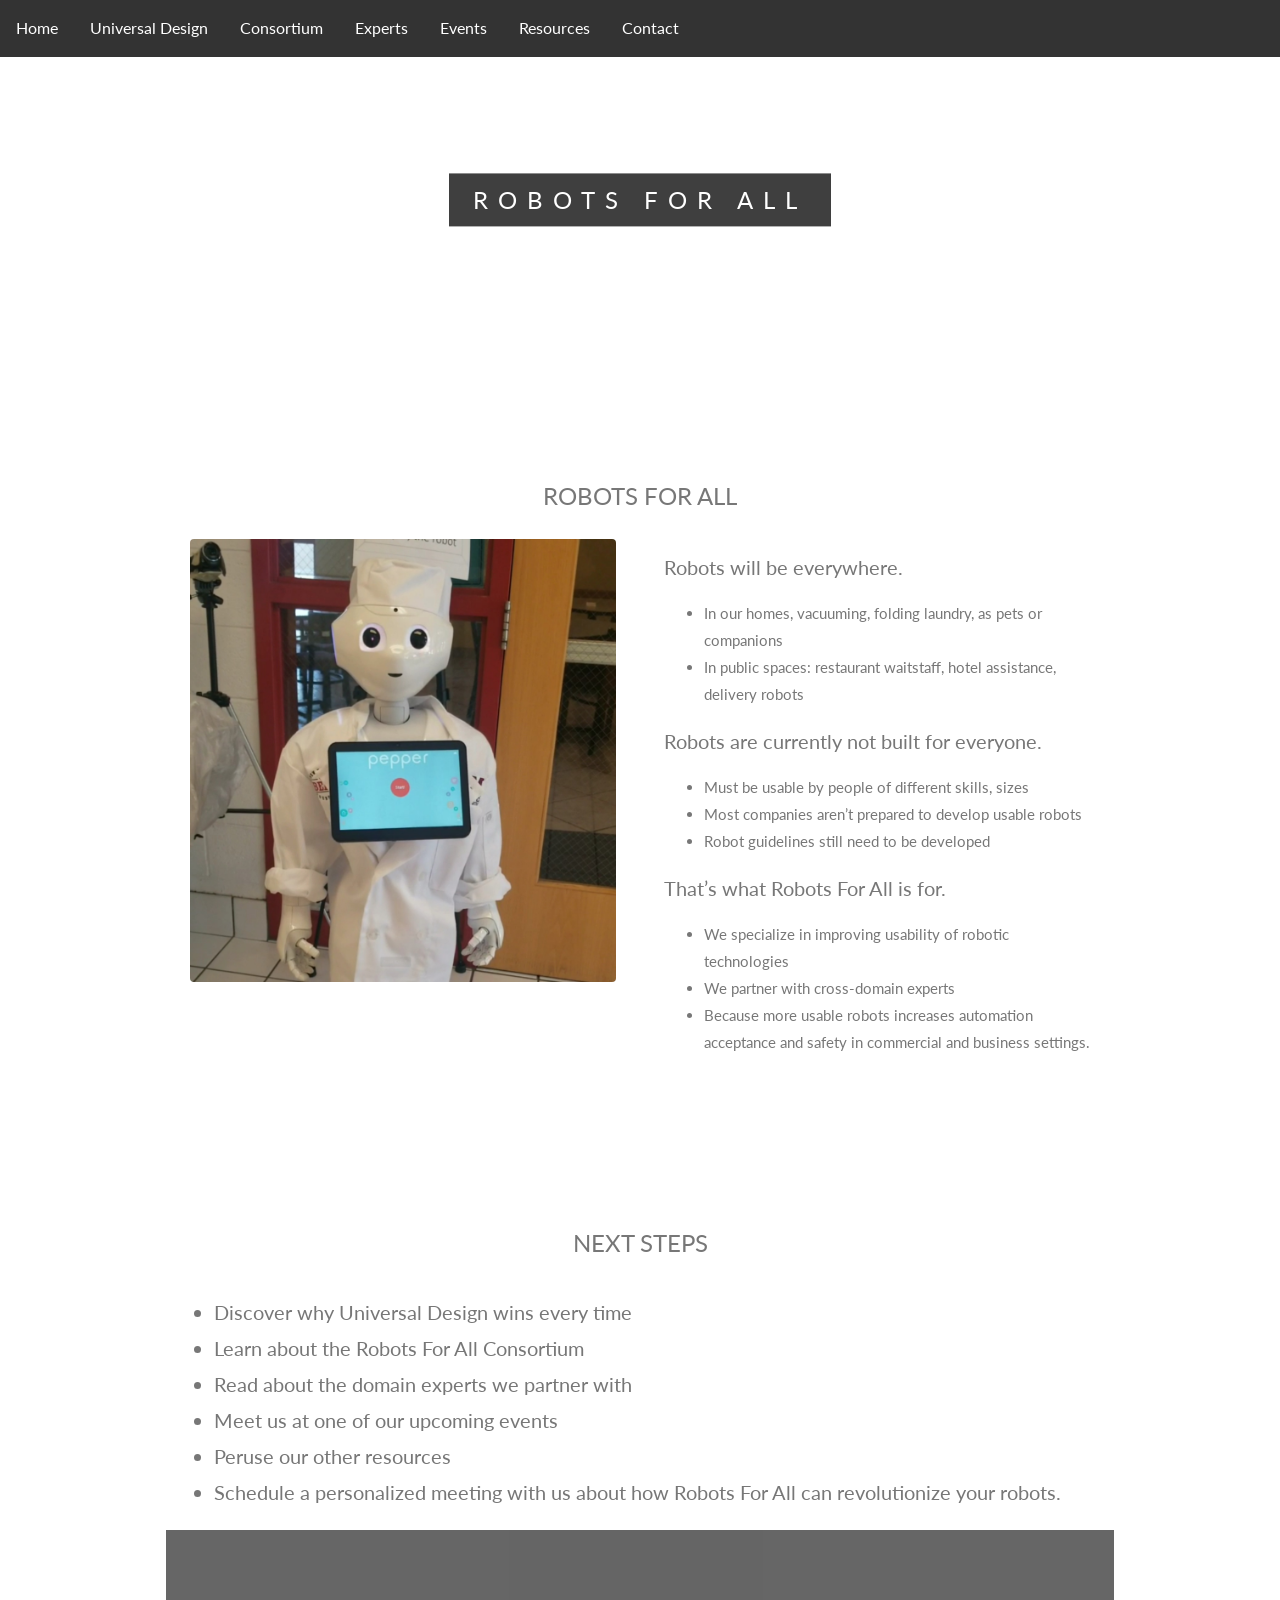
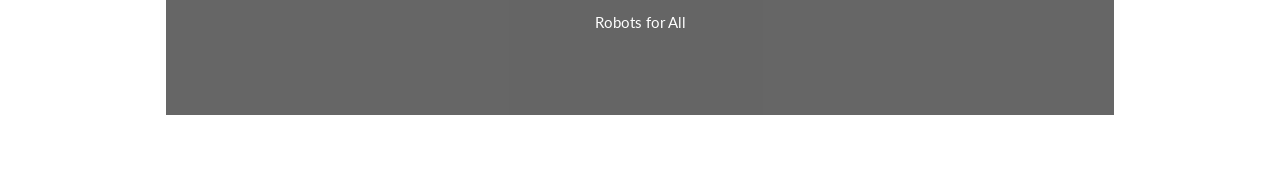
==== index.html @ 44a3bb57 "All files" ====
<!DOCTYPE html>
<html>
<head>
<title>Robots for All</title>
<meta charset="UTF-8">
<meta name="viewport" content="width=device-width, initial-scale=1">
<link rel="stylesheet" href="./mystyle.css">
<link rel="stylesheet" href="https://fonts.googleapis.com/css?family=Lato">
<link rel="stylesheet" href="https://cdnjs.cloudflare.com/ajax/libs/font-awesome/4.7.0/css/font-awesome.min.css">
<style>
body,h1,h2,h3,h4,h5,h6 {font-family: "Lato", sans-serif;}
body, html {
  height: 100%;
  color: #777;
  line-height: 1.8;
}

/* Create a Parallax Effect */
.bgimg-1, .bgimg-2, .bgimg-3 {
  background-attachment: fixed;
  background-position: center;
  background-repeat: no-repeat;
  background-size: cover;
}

/* First image (Logo. Full height) */
.bgimg-1 {
  background-image: url('/w3images/parallax1.jpg');
  min-height: 100%;
}

/* Second image (Portfolio) */
.bgimg-2 {
  background-image: url("/w3images/parallax2.jpg");
  min-height: 400px;
}

/* Third image (Contact) */
.bgimg-3 {
  background-image: url("/w3images/parallax3.jpg");
  min-height: 400px;
}

.w3-wide {letter-spacing: 10px;}
.w3-hover-opacity {cursor: pointer;}

/* Turn off parallax scrolling for tablets and phones */
@media only screen and (max-device-width: 1600px) {
  .bgimg-1, .bgimg-2, .bgimg-3 {
    background-attachment: scroll;
    min-height: 400px;
  }
}

.navbar {
  overflow: hidden;
  background-color: #333; 
}

.navbar a {
  float: left;
  font-size: 16px;
  color: white;
  text-align: center;
  padding: 14px 16px;
  text-decoration: none;
}

.subnav {
  float: left;
  overflow: hidden;
}

.subnav .subnavbtn {
  font-size: 16px;  
  border: none;
  outline: none;
  color: white;
  padding: 14px 16px;
  background-color: inherit;
  font-family: inherit;
  margin: 0;
}

.navbar a:hover, .subnav:hover .subnavbtn {
  background-color: rgb(1, 123, 132);
}

.subnav-content {
  display: none;
  position: absolute;
  left: 0;
  background-color: rgb(1, 123, 132);
  width: 100%;
  z-index: 1;
}

.subnav-content a {
  float: left;
  color: white;
  text-decoration: none;
}

.subnav-content a:hover {
  background-color: #eee;
  color: black;
}

.subnav:hover .subnav-content {
  display: block;
}
</style>
</head>
<body>

<div class="w3-top">
  <div class="navbar">

    <a href="#Home">Home</a>
    <a href="universaldesign.html">Universal Design</a>
    <a href="consortium.html">Consortium</a>
    <a href="experts.html">Experts</a>
    <a href="events.html">Events</a>
    <a href="resources.html">Resources</a>
    <a href="contact.html">Contact</a>
  </div>

  <!--this one has subnav>
<div class="w3-top">
  <div class="navbar">
    <div class="subnav">
      <button class="subnavbtn"><a href="#Home">Home <i class="fa fa-caret-down"></i></a></button>
      <div class="subnav-content">
        <a href="#RobotsForAll">Robots For All</a>
        <a href="#NextSteps">Next Steps</a>
      </div>
    </div> 
    <div class="subnav">
      <button class="subnavbtn"><a href="#UniversalDesign">Universal Design <i class="fa fa-caret-down"></i></a></button>
      <div class="subnav-content">
        <a href="#Consequences">Consequences</a>
        <a href="#WeMakeItEasy">We Make It Easy</a>
        <a href="#package">Package</a>
        <a href="#express">Express</a>
      </div>
    </div> 
    <div class="subnav">
      <button class="subnavbtn"><a href="#Consortium">Consortium <i class="fa fa-caret-down"></i></a></button>
      <div class="subnav-content">
        <a href="#Partners">Partners</a>
        <a href="#HowToJoin">How to Join</a>
      </div>
    </div>
    <a href="#Experts">Experts</a>
    <a href="#Resources">Resources</a>
    <a href="#Contact">Contact</a>
  </div>
  </div>
</div>
-->

<!-- Navbar (sit on top) 
<div class="w3-top">
  <div class="w3-bar" id="myNavbar">
    <a class="w3-bar-item w3-button w3-hover-black w3-hide-medium w3-hide-large w3-right" href="javascript:void(0);" onclick="toggleFunction()" title="Toggle Navigation Menu">
      <i class="fa fa-bars"></i>
    </a>
    <a href="#home" class="w3-bar-item w3-button">HOME</a>
      <div class="subnav">



        <button class="subnavbtn">About <i class="fa fa-caret-down"></i></button>
        <div class="subnav-content">
          <a href="#RobotsForAll" class="w3-bar-item w3-button w3-hide-small"> ROBOTS FOR ALL</a>
          <a href="#NextSteps" class="w3-bar-item w3-button w3-hide-small"> NEXT STEPS</a>
          <a href="#" class="w3-bar-item w3-button w3-hide-small w3-right w3-hover-red">
        </div>
      </div>
    <div class="subnav">
    <button class="subnavbtn">Abfsadfdsfout <i class="w3-bar-item w3-button"></i></button>
    <div class="subnav-content">
      <a href="#company">Company</a>
      <a href="#team">Team</a>
      <a href="#careers">Careers</a>
    </div>
  </div>
  <i class="fa fa-search"></i>
    </a>
  </div>-->

  <!-- Navbar on small screens -->
  <div id="navDemo" class="w3-bar-block w3-white w3-hide w3-hide-large w3-hide-medium">
    <a href="#RobotsForAll" class="w3-bar-item w3-button" onclick="toggleFunction()">ABOUT</a>
    <a href="#NextSteps" class="w3-bar-item w3-button" onclick="toggleFunction()">NEXT STEPS</a>
    <a href="#" class="w3-bar-item w3-button">SEARCH</a>
  </div>
</div>

<!-- First Parallax Image with Logo Text -->
<div class="bgimg-1 w3-display-container w3-opacity-min" id="Home">
  <div class="w3-display-middle" style="white-space:nowrap;">
    <span class="w3-center w3-padding-large w3-black w3-xlarge w3-wide w3-animate-opacity">ROBOTS <span class="w3-hide-small">FOR </span> ALL</span>
  </div>
</div>

<!-- Container (#RobotsForAll Section) -->
<div class="w3-content w3-container w3-padding-64" id="RobotsForAll">
  <h3 class="w3-center">ROBOTS FOR ALL</h3>
  <div class="w3-row">
    <div class="w3-col m6 w3-center w3-padding-large">
      <!--<p><b><i class="fa fa-user w3-margin-right"></i>Restaurant Robot</b></p><br>-->
      <img src="img/HospitalityRobot.jpg" class="w3-round w3-image" alt="Photo of Me" width="500" height="333">
    </div>

    <div class="w3-col m6 w3-padding-large">
      <h4>Robots will be everywhere.</h4>
        <ul>
          <li>In our homes, vacuuming, folding laundry, as pets or companions</li>
          <li>In public spaces: restaurant waitstaff, hotel assistance, delivery robots</li>
        </ul>
      </p>
      <h4>Robots are currently not built for everyone.</h4>
        <ul>
          <li>Must be usable by people of different skills, sizes</li>
          <li>Most companies aren’t prepared to develop usable robots</li>
          <li>Robot guidelines still need to be developed</li>
        </ul>
      </p>
      <h4>That’s what Robots For All is for. </h4>
        <ul>
          <li>We specialize in improving usability of robotic technologies</li>
          <li>We partner with cross-domain experts </li>
          <li>Because more usable robots increases automation acceptance and safety in commercial and business settings.</li>
        </ul>
      </p>
    </div>
  </div>
</div>


<!-- Container (Next Steps Section) -->
<div class="w3-content w3-container w3-padding-64" id="NextSteps">
  <h3 class="w3-center">NEXT STEPS</h3>

  <div class="w3-row-padding">
    <h4>
      <ul>
        <li>Discover why Universal Design wins every time</li>
        <li>Learn about the Robots For All Consortium</li>
        <li>Read about the domain experts we partner with</li>
        <li>Meet us at one of our upcoming events</li>
        <li>Peruse our other resources</li>
        <li>Schedule a personalized meeting with us about how Robots For All can revolutionize your robots.</li>
    </h4>
</div>





<!-- Footer -->
<footer class="w3-center w3-black w3-padding-64 w3-opacity w3-hover-opacity-off">
 <!-- <a href="#home" class="w3-button w3-light-grey"><i class="fa fa-arrow-up w3-margin-right"></i>To the top</a>
 <div class="w3-xlarge w3-section">
    <i class="fa fa-facebook-official w3-hover-opacity"></i>
    <i class="fa fa-instagram w3-hover-opacity"></i>
    <i class="fa fa-snapchat w3-hover-opacity"></i>
    <i class="fa fa-pinterest-p w3-hover-opacity"></i>
    <i class="fa fa-twitter w3-hover-opacity"></i>
    <i class="fa fa-linkedin w3-hover-opacity"></i>
  </div>-->
  <p>Robots for All</a></p>
</footer>
 





<script>
// Modal Image Gallery
function onClick(element) {
  document.getElementById("img01").src = element.src;
  document.getElementById("modal01").style.display = "block";
  var captionText = document.getElementById("caption");
  captionText.innerHTML = element.alt;
}

// Change style of navbar on scroll
window.onscroll = function() {myFunction()};
function myFunction() {
    var navbar = document.getElementById("myNavbar");
    if (document.body.scrollTop > 100 || document.documentElement.scrollTop > 100) {
        navbar.className = "w3-bar" + " w3-card" + " w3-animate-top" + " w3-white";
    } else {
        navbar.className = navbar.className.replace(" w3-card w3-animate-top w3-white", "");
    }
}

// Used to toggle the menu on small screens when clicking on the menu button
function toggleFunction() {
    var x = document.getElementById("navDemo");
    if (x.className.indexOf("w3-show") == -1) {
        x.className += " w3-show";
    } else {
        x.className = x.className.replace(" w3-show", "");
    }
}
</script>

</body>
</html>
---- mystyle.css ----
/* W3.CSS 5.02 March 31 2025 by Jan Egil and Borge Refsnes */
html{box-sizing:border-box}*,*:before,*:after{box-sizing:inherit}
/* Extract from normalize.css by Nicolas Gallagher and Jonathan Neal git.io/normalize */
html{-ms-text-size-adjust:100%;-webkit-text-size-adjust:100%}body{margin:0}
article,aside,details,figcaption,figure,footer,header,main,menu,nav,section{display:block}summary{display:list-item}
audio,canvas,progress,video{display:inline-block}progress{vertical-align:baseline}
audio:not([controls]){display:none;height:0}[hidden],template{display:none}
a{background-color:transparent}a:active,a:hover{outline-width:0}
abbr[title]{border-bottom:none;text-decoration:underline;text-decoration:underline dotted}
b,strong{font-weight:bolder}dfn{font-style:italic}mark{background:#ff0;color:#000}
small{font-size:80%}sub,sup{font-size:75%;line-height:0;position:relative;vertical-align:baseline}
sub{bottom:-0.25em}sup{top:-0.5em}figure{margin:1em 40px}img{border-style:none}
code,kbd,pre,samp{font-family:monospace,monospace;font-size:1em}hr{box-sizing:content-box;height:0;overflow:visible}
button,input,select,textarea,optgroup{font:inherit;margin:0}optgroup{font-weight:bold}
button,input{overflow:visible}button,select{text-transform:none}
button,[type=button],[type=reset],[type=submit]{-webkit-appearance:button}
button::-moz-focus-inner,[type=button]::-moz-focus-inner,[type=reset]::-moz-focus-inner,[type=submit]::-moz-focus-inner{border-style:none;padding:0}
button:-moz-focusring,[type=button]:-moz-focusring,[type=reset]:-moz-focusring,[type=submit]:-moz-focusring{outline:1px dotted ButtonText}
fieldset{border:1px solid #c0c0c0;margin:0 2px;padding:.35em .625em .75em}
legend{color:inherit;display:table;max-width:100%;padding:0;white-space:normal}textarea{overflow:auto}
[type=checkbox],[type=radio]{padding:0}
[type=number]::-webkit-inner-spin-button,[type=number]::-webkit-outer-spin-button{height:auto}
[type=search]{-webkit-appearance:textfield;outline-offset:-2px}
[type=search]::-webkit-search-decoration{-webkit-appearance:none}
::-webkit-file-upload-button{-webkit-appearance:button;font:inherit}
/* End extract */
html,body{font-family:Verdana,sans-serif;font-size:15px;line-height:1.5}html{overflow-x:hidden}
h1{font-size:36px}h2{font-size:30px}h3{font-size:24px}h4{font-size:20px}h5{font-size:18px}h6{font-size:16px}
.w3-serif{font-family:serif}.w3-sans-serif{font-family:sans-serif}.w3-cursive{font-family:cursive}.w3-monospace{font-family:monospace}
h1,h2,h3,h4,h5,h6{font-family:"Segoe UI",Arial,sans-serif;font-weight:400;margin:10px 0}.w3-wide{letter-spacing:4px}
hr{border:0;border-top:1px solid #eee;margin:20px 0}
.w3-image{max-width:100%;height:auto}img{vertical-align:middle}a{color:inherit}
.w3-table,.w3-table-all{border-collapse:collapse;border-spacing:0;width:100%;display:table}.w3-table-all{border:1px solid #ccc}
.w3-bordered tr,.w3-table-all tr{border-bottom:1px solid #ddd}.w3-striped tbody tr:nth-child(even){background-color:#f1f1f1}
.w3-table-all tr:nth-child(odd){background-color:#fff}.w3-table-all tr:nth-child(even){background-color:#f1f1f1}
.w3-hoverable tbody tr:hover,.w3-ul.w3-hoverable li:hover{background-color:#ccc}.w3-centered tr th,.w3-centered tr td{text-align:center}
.w3-table td,.w3-table th,.w3-table-all td,.w3-table-all th{padding:8px 8px;display:table-cell;text-align:left;vertical-align:top}
.w3-table th:first-child,.w3-table td:first-child,.w3-table-all th:first-child,.w3-table-all td:first-child{padding-left:16px}
.w3-btn,.w3-button{border:none;display:inline-block;padding:8px 16px;vertical-align:middle;overflow:hidden;text-decoration:none;color:inherit;background-color:inherit;text-align:center;cursor:pointer;white-space:nowrap}
.w3-btn:hover{box-shadow:0 8px 16px 0 rgba(0,0,0,0.2),0 6px 20px 0 rgba(0,0,0,0.19)}
.w3-btn,.w3-button{-webkit-touch-callout:none;-webkit-user-select:none;-khtml-user-select:none;-moz-user-select:none;-ms-user-select:none;user-select:none}   
.w3-disabled,.w3-btn:disabled,.w3-button:disabled{cursor:not-allowed;opacity:0.3}.w3-disabled *,:disabled *{pointer-events:none}
.w3-btn.w3-disabled:hover,.w3-btn:disabled:hover{box-shadow:none}
.w3-badge,.w3-tag{background-color:#000;color:#fff;display:inline-block;padding-left:8px;padding-right:8px;text-align:center}.w3-badge{border-radius:50%}
.w3-ul{list-style-type:none;padding:0;margin:0}.w3-ul li{padding:8px 16px;border-bottom:1px solid #ddd}.w3-ul li:last-child{border-bottom:none}
.w3-tooltip,.w3-display-container{position:relative}.w3-tooltip .w3-text{display:none}.w3-tooltip:hover .w3-text{display:inline-block}
.w3-ripple:active{opacity:0.5}.w3-ripple{transition:opacity 0s}
.w3-input{padding:8px;display:block;border:none;border-bottom:1px solid #ccc;width:100%}
.w3-select{padding:9px 0;width:100%;border:none;border-bottom:1px solid #ccc}
.w3-dropdown-click,.w3-dropdown-hover{position:relative;display:inline-block;cursor:pointer}
.w3-dropdown-hover:hover .w3-dropdown-content{display:block}
.w3-dropdown-hover:first-child,.w3-dropdown-click:hover{background-color:#ccc;color:#000}
.w3-dropdown-hover:hover > .w3-button:first-child,.w3-dropdown-click:hover > .w3-button:first-child{background-color:#ccc;color:#000}
.w3-dropdown-content{cursor:auto;color:#000;background-color:#fff;display:none;position:absolute;min-width:160px;margin:0;padding:0;z-index:1}
.w3-check,.w3-radio{width:24px;height:24px;position:relative;top:6px}
.w3-sidebar{height:100%;width:200px;background-color:#fff;position:fixed!important;z-index:1;overflow:auto}
.w3-bar-block .w3-dropdown-hover,.w3-bar-block .w3-dropdown-click{width:100%}
.w3-bar-block .w3-dropdown-hover .w3-dropdown-content,.w3-bar-block .w3-dropdown-click .w3-dropdown-content{min-width:100%}
.w3-bar-block .w3-dropdown-hover .w3-button,.w3-bar-block .w3-dropdown-click .w3-button{width:100%;text-align:left;padding:8px 16px}
.w3-main,#main{transition:margin-left .4s}
.w3-modal{z-index:3;display:none;padding-top:100px;position:fixed;left:0;top:0;width:100%;height:100%;overflow:auto;background-color:rgb(0,0,0);background-color:rgba(0,0,0,0.4)}
.w3-modal-content{margin:auto;background-color:#fff;position:relative;padding:0;outline:0;width:600px}
.w3-bar{width:100%;overflow:hidden}.w3-center .w3-bar{display:inline-block;width:auto}
.w3-bar .w3-bar-item{padding:8px 16px;float:left;width:auto;border:none;display:block;outline:0}
.w3-bar .w3-dropdown-hover,.w3-bar .w3-dropdown-click{position:static;float:left}
.w3-bar .w3-button{white-space:normal}
.w3-bar-block .w3-bar-item{width:100%;display:block;padding:8px 16px;text-align:left;border:none;white-space:normal;float:none;outline:0}
.w3-bar-block.w3-center .w3-bar-item{text-align:center}.w3-block{display:block;width:100%}
.w3-responsive{display:block;overflow-x:auto}
.w3-container:after,.w3-container:before,.w3-panel:after,.w3-panel:before,.w3-row:after,.w3-row:before,.w3-row-padding:after,.w3-row-padding:before,
.w3-cell-row:before,.w3-cell-row:after,.w3-clear:after,.w3-clear:before,.w3-bar:before,.w3-bar:after{content:"";display:table;clear:both}
.w3-col,.w3-half,.w3-third,.w3-twothird,.w3-threequarter,.w3-quarter{float:left;width:100%}
.w3-col.s1{width:8.33333%}.w3-col.s2{width:16.66666%}.w3-col.s3{width:24.99999%}.w3-col.s4{width:33.33333%}
.w3-col.s5{width:41.66666%}.w3-col.s6{width:49.99999%}.w3-col.s7{width:58.33333%}.w3-col.s8{width:66.66666%}
.w3-col.s9{width:74.99999%}.w3-col.s10{width:83.33333%}.w3-col.s11{width:91.66666%}.w3-col.s12{width:99.99999%}
@media (min-width:601px){.w3-col.m1{width:8.33333%}.w3-col.m2{width:16.66666%}.w3-col.m3,.w3-quarter{width:24.99999%}.w3-col.m4,.w3-third{width:33.33333%}
.w3-col.m5{width:41.66666%}.w3-col.m6,.w3-half{width:49.99999%}.w3-col.m7{width:58.33333%}.w3-col.m8,.w3-twothird{width:66.66666%}
.w3-col.m9,.w3-threequarter{width:74.99999%}.w3-col.m10{width:83.33333%}.w3-col.m11{width:91.66666%}.w3-col.m12{width:99.99999%}}
@media (min-width:993px){.w3-col.l1{width:8.33333%}.w3-col.l2{width:16.66666%}.w3-col.l3{width:24.99999%}.w3-col.l4{width:33.33333%}
.w3-col.l5{width:41.66666%}.w3-col.l6{width:49.99999%}.w3-col.l7{width:58.33333%}.w3-col.l8{width:66.66666%}
.w3-col.l9{width:74.99999%}.w3-col.l10{width:83.33333%}.w3-col.l11{width:91.66666%}.w3-col.l12{width:99.99999%}}
.w3-rest{overflow:hidden}.w3-stretch{margin-left:-16px;margin-right:-16px}
.w3-content,.w3-auto{margin-left:auto;margin-right:auto}.w3-content{max-width:980px}.w3-auto{max-width:1140px}
.w3-cell-row{display:table;width:100%}.w3-cell{display:table-cell}
.w3-cell-top{vertical-align:top}.w3-cell-middle{vertical-align:middle}.w3-cell-bottom{vertical-align:bottom}
.w3-hide{display:none!important}.w3-show-block,.w3-show{display:block!important}.w3-show-inline-block{display:inline-block!important}
@media (max-width:1205px){.w3-auto{max-width:95%}}
@media (max-width:600px){.w3-modal-content{margin:0 10px;width:auto!important}.w3-modal{padding-top:30px}
.w3-dropdown-hover.w3-mobile .w3-dropdown-content,.w3-dropdown-click.w3-mobile .w3-dropdown-content{position:relative}	
.w3-hide-small{display:none!important}.w3-mobile{display:block;width:100%!important}.w3-bar-item.w3-mobile,.w3-dropdown-hover.w3-mobile,.w3-dropdown-click.w3-mobile{text-align:center}
.w3-dropdown-hover.w3-mobile,.w3-dropdown-hover.w3-mobile .w3-btn,.w3-dropdown-hover.w3-mobile .w3-button,.w3-dropdown-click.w3-mobile,.w3-dropdown-click.w3-mobile .w3-btn,.w3-dropdown-click.w3-mobile .w3-button{width:100%}}
@media (max-width:768px){.w3-modal-content{width:500px}.w3-modal{padding-top:50px}}
@media (min-width:993px){.w3-modal-content{width:900px}.w3-hide-large{display:none!important}.w3-sidebar.w3-collapse{display:block!important}}
@media (max-width:992px) and (min-width:601px){.w3-hide-medium{display:none!important}}
@media (max-width:992px){.w3-sidebar.w3-collapse{display:none}.w3-main{margin-left:0!important;margin-right:0!important}.w3-auto{max-width:100%}}
.w3-top,.w3-bottom{position:fixed;width:100%;z-index:1}.w3-top{top:0}.w3-bottom{bottom:0}
.w3-overlay{position:fixed;display:none;width:100%;height:100%;top:0;left:0;right:0;bottom:0;background-color:rgba(0,0,0,0.5);z-index:2}
.w3-display-topleft{position:absolute;left:0;top:0}.w3-display-topright{position:absolute;right:0;top:0}
.w3-display-bottomleft{position:absolute;left:0;bottom:0}.w3-display-bottomright{position:absolute;right:0;bottom:0}
.w3-display-middle{position:absolute;top:50%;left:50%;transform:translate(-50%,-50%);-ms-transform:translate(-50%,-50%)}
.w3-display-left{position:absolute;top:50%;left:0%;transform:translate(0%,-50%);-ms-transform:translate(-0%,-50%)}
.w3-display-right{position:absolute;top:50%;right:0%;transform:translate(0%,-50%);-ms-transform:translate(0%,-50%)}
.w3-display-topmiddle{position:absolute;left:50%;top:0;transform:translate(-50%,0%);-ms-transform:translate(-50%,0%)}
.w3-display-bottommiddle{position:absolute;left:50%;bottom:0;transform:translate(-50%,0%);-ms-transform:translate(-50%,0%)}
.w3-display-container:hover .w3-display-hover{display:block}.w3-display-container:hover span.w3-display-hover{display:inline-block}.w3-display-hover{display:none}
.w3-display-position{position:absolute}
.w3-circle{border-radius:50%}
.w3-round-small{border-radius:2px}.w3-round,.w3-round-medium{border-radius:4px}.w3-round-large{border-radius:8px}.w3-round-xlarge{border-radius:16px}.w3-round-xxlarge{border-radius:32px}
.w3-row-padding,.w3-row-padding>.w3-half,.w3-row-padding>.w3-third,.w3-row-padding>.w3-twothird,.w3-row-padding>.w3-threequarter,.w3-row-padding>.w3-quarter,.w3-row-padding>.w3-col{padding:0 8px}
.w3-container,.w3-panel{padding:0.01em 16px}.w3-panel{margin-top:16px;margin-bottom:16px}
.w3-grid{display:grid}.w3-grid-padding{display:grid;gap:16px}.w3-flex{display:flex}
.w3-text-center{text-align:center}.w3-text-bold,.w3-bold{font-weight:bold}.w3-text-italic,.w3-italic{font-style:italic}
.w3-code,.w3-codespan{font-family:Consolas,"courier new";font-size:16px}
.w3-code{width:auto;background-color:#fff;padding:8px 12px;border-left:4px solid #4CAF50;word-wrap:break-word}
.w3-codespan{color:crimson;background-color:#f1f1f1;padding-left:4px;padding-right:4px;font-size:110%}
.w3-card,.w3-card-2{box-shadow:0 2px 5px 0 rgba(0,0,0,0.16),0 2px 10px 0 rgba(0,0,0,0.12)}
.w3-card-4,.w3-hover-shadow:hover{box-shadow:0 4px 10px 0 rgba(0,0,0,0.2),0 4px 20px 0 rgba(0,0,0,0.19)}
.w3-spin{animation:w3-spin 2s infinite linear}@keyframes w3-spin{0%{transform:rotate(0deg)}100%{transform:rotate(359deg)}}
.w3-animate-fading{animation:fading 10s infinite}@keyframes fading{0%{opacity:0}50%{opacity:1}100%{opacity:0}}
.w3-animate-opacity{animation:opac 0.8s}@keyframes opac{from{opacity:0} to{opacity:1}}
.w3-animate-top{position:relative;animation:animatetop 0.4s}@keyframes animatetop{from{top:-300px;opacity:0} to{top:0;opacity:1}}
.w3-animate-left{position:relative;animation:animateleft 0.4s}@keyframes animateleft{from{left:-300px;opacity:0} to{left:0;opacity:1}}
.w3-animate-right{position:relative;animation:animateright 0.4s}@keyframes animateright{from{right:-300px;opacity:0} to{right:0;opacity:1}}
.w3-animate-bottom{position:relative;animation:animatebottom 0.4s}@keyframes animatebottom{from{bottom:-300px;opacity:0} to{bottom:0;opacity:1}}
.w3-animate-zoom {animation:animatezoom 0.6s}@keyframes animatezoom{from{transform:scale(0)} to{transform:scale(1)}}
.w3-animate-input{transition:width 0.4s ease-in-out}.w3-animate-input:focus{width:100%!important}
.w3-opacity,.w3-hover-opacity:hover{opacity:0.60}.w3-opacity-off,.w3-hover-opacity-off:hover{opacity:1}
.w3-opacity-max{opacity:0.25}.w3-opacity-min{opacity:0.75}
.w3-greyscale-max,.w3-grayscale-max,.w3-hover-greyscale:hover,.w3-hover-grayscale:hover{filter:grayscale(100%)}
.w3-greyscale,.w3-grayscale{filter:grayscale(75%)}.w3-greyscale-min,.w3-grayscale-min{filter:grayscale(50%)}
.w3-sepia{filter:sepia(75%)}.w3-sepia-max,.w3-hover-sepia:hover{filter:sepia(100%)}.w3-sepia-min{filter:sepia(50%)}
.w3-tiny{font-size:10px!important}.w3-small{font-size:12px!important}.w3-medium{font-size:15px!important}.w3-large{font-size:18px!important}
.w3-xlarge{font-size:24px!important}.w3-xxlarge{font-size:36px!important}.w3-xxxlarge{font-size:48px!important}.w3-jumbo{font-size:64px!important}
.w3-left-align{text-align:left!important}.w3-right-align{text-align:right!important}.w3-justify{text-align:justify!important}.w3-center{text-align:center!important}
.w3-border-0{border:0!important}.w3-border{border:1px solid #ccc!important}
.w3-border-top{border-top:1px solid #ccc!important}.w3-border-bottom{border-bottom:1px solid #ccc!important}
.w3-border-left{border-left:1px solid #ccc!important}.w3-border-right{border-right:1px solid #ccc!important}
.w3-topbar{border-top:6px solid #ccc!important}.w3-bottombar{border-bottom:6px solid #ccc!important}
.w3-leftbar{border-left:6px solid #ccc!important}.w3-rightbar{border-right:6px solid #ccc!important}
.w3-section,.w3-code{margin-top:16px!important;margin-bottom:16px!important}
.w3-margin{margin:16px!important}.w3-margin-top{margin-top:16px!important}.w3-margin-bottom{margin-bottom:16px!important}
.w3-margin-left{margin-left:16px!important}.w3-margin-right{margin-right:16px!important}
.w3-padding-small{padding:4px 8px!important}.w3-padding{padding:8px 16px!important}.w3-padding-large{padding:12px 24px!important}
.w3-padding-16{padding-top:16px!important;padding-bottom:16px!important}.w3-padding-24{padding-top:24px!important;padding-bottom:24px!important}
.w3-padding-32{padding-top:32px!important;padding-bottom:32px!important}.w3-padding-48{padding-top:48px!important;padding-bottom:48px!important}
.w3-padding-64{padding-top:64px!important;padding-bottom:64px!important}
.w3-padding-top-64{padding-top:64px!important}.w3-padding-top-48{padding-top:48px!important}
.w3-padding-top-32{padding-top:32px!important}.w3-padding-top-24{padding-top:24px!important}
.w3-left{float:left!important}.w3-right{float:right!important}
.w3-button:hover{color:#000!important;background-color:#ccc!important}
.w3-transparent,.w3-hover-none:hover{background-color:transparent!important}
.w3-hover-none:hover{box-shadow:none!important}
.w3-rtl{direction:rtl}.w3-ltr{direction:ltr}
/* Colors */
.w3-amber,.w3-hover-amber:hover{color:#000!important;background-color:#ffc107!important}
.w3-aqua,.w3-hover-aqua:hover{color:#000!important;background-color:#00ffff!important}
.w3-blue,.w3-hover-blue:hover{color:#fff!important;background-color:#2196F3!important}
.w3-light-blue,.w3-hover-light-blue:hover{color:#000!important;background-color:#87CEEB!important}
.w3-brown,.w3-hover-brown:hover{color:#fff!important;background-color:#795548!important}
.w3-cyan,.w3-hover-cyan:hover{color:#000!important;background-color:#00bcd4!important}
.w3-blue-grey,.w3-hover-blue-grey:hover,.w3-blue-gray,.w3-hover-blue-gray:hover{color:#fff!important;background-color:#607d8b!important}
.w3-green,.w3-hover-green:hover{color:#fff!important;background-color:#006239!important}
.w3-light-green,.w3-hover-light-green:hover{color:#000!important;background-color:#00fba1!important}
.w3-indigo,.w3-hover-indigo:hover{color:#fff!important;background-color:#3f51b5!important}
.w3-khaki,.w3-hover-khaki:hover{color:#000!important;background-color:#f0e68c!important}
.w3-lime,.w3-hover-lime:hover{color:#000!important;background-color:#cddc39!important}
.w3-orange,.w3-hover-orange:hover{color:#000!important;background-color:#ff9800!important}
.w3-deep-orange,.w3-hover-deep-orange:hover{color:#fff!important;background-color:#ff5722!important}
.w3-pink,.w3-hover-pink:hover{color:#fff!important;background-color:#e91e63!important}
.w3-light-purple,.w3-hover-light-purple:hover{color:#fff!important;background-color:#EDCFF7!important}
.w3-deep-purple,.w3-hover-deep-purple:hover{color:#fff!important;background-color:#351C75!important}
.w3-red,.w3-hover-red:hover{color:#fff!important;background-color:#f44336!important}
.w3-sand,.w3-hover-sand:hover{color:#000!important;background-color:#fdf5e6!important}
.w3-teal,.w3-hover-teal:hover{color:#fff!important;background-color:#009688!important}
.w3-yellow,.w3-hover-yellow:hover{color:#000!important;background-color:#ffeb3b!important}
.w3-white,.w3-hover-white:hover{color:#000!important;background-color:#fff!important}
.w3-black,.w3-hover-black:hover{color:#fff!important;background-color:#000!important}
.w3-grey,.w3-hover-grey:hover,.w3-gray,.w3-hover-gray:hover{color:#000!important;background-color:#9e9e9e!important}
.w3-light-grey,.w3-hover-light-grey:hover,.w3-light-gray,.w3-hover-light-gray:hover{color:#000!important;background-color:#f1f1f1!important}
.w3-dark-grey,.w3-hover-dark-grey:hover,.w3-dark-gray,.w3-hover-dark-gray:hover{color:#fff!important;background-color:#616161!important}
.w3-asphalt,.w3-hover-asphalt:hover{color:#fff!important;background-color:#343a40!important}
.w3-crimson,.w3-hover-crimson:hover{color:#fff!important;background-color:#a20025!important}
.w3-cobalt,.w3-hover-cobalt:hover{color:#fff!important;background-color:#0050ef!important}
.w3-emerald,.w3-hover-emerald:hover{color:#fff!important;background-color:#008a00!important}
.w3-olive,.w3-hover-olive:hover{color:#fff!important;background-color:#6d8764!important}
.w3-paper,.w3-hover-paper:hover{color:#000!important;background-color:#f8f9fa!important}
.w3-sienna,.w3-hover-sienna:hover{color:#fff!important;background-color:#a0522d!important}
.w3-taupe,.w3-hover-taupe:hover{color:#fff!important;background-color:#87794e!important}
.w3-danger{color:#fff!important;background-color:#dd0000!important}
.w3-note{color:#000!important;background-color:#fff599!important}
.w3-info{color:#fff!important;background-color:#0a6fc2!important}
.w3-warning{color:#000!important;background-color:#ffb305!important}
.w3-success{color:#fff!important;background-color:#008a00!important}
.w3-pale-red,.w3-hover-pale-red:hover{color:#000!important;background-color:#ffdddd!important}
.w3-pale-green,.w3-hover-pale-green:hover{color:#000!important;background-color:#ddffdd!important}
.w3-pale-yellow,.w3-hover-pale-yellow:hover{color:#000!important;background-color:#ffffcc!important}
.w3-pale-blue,.w3-hover-pale-blue:hover{color:#000!important;background-color:#ddffff!important}
.w3-text-amber,.w3-hover-text-amber:hover{color:#ffc107!important}
.w3-text-aqua,.w3-hover-text-aqua:hover{color:#00ffff!important}
.w3-text-blue,.w3-hover-text-blue:hover{color:#2196F3!important}
.w3-text-light-blue,.w3-hover-text-light-blue:hover{color:#87CEEB!important}
.w3-text-brown,.w3-hover-text-brown:hover{color:#795548!important}
.w3-text-cyan,.w3-hover-text-cyan:hover{color:#00bcd4!important}
.w3-text-blue-grey,.w3-hover-text-blue-grey:hover,.w3-text-blue-gray,.w3-hover-text-blue-gray:hover{color:#607d8b!important}
.w3-text-green,.w3-hover-text-green:hover{color:#006239!important}
.w3-text-light-green,.w3-hover-text-light-green:hover{color:#00fba1!important}
.w3-text-indigo,.w3-hover-text-indigo:hover{color:#3f51b5!important}
.w3-text-khaki,.w3-hover-text-khaki:hover{color:#b4aa50!important}
.w3-text-lime,.w3-hover-text-lime:hover{color:#cddc39!important}
.w3-text-orange,.w3-hover-text-orange:hover{color:#ff9800!important}
.w3-text-deep-orange,.w3-hover-text-deep-orange:hover{color:#ff5722!important}
.w3-text-pink,.w3-hover-text-pink:hover{color:#e91e63!important}
.w3-text-light-purple,.w3-hover-text-light-purple:hover{color:#EDCFF7!important}
.w3-text-deep-purple,.w3-hover-text-deep-purple:hover{color:#351C75!important}
.w3-text-red,.w3-hover-text-red:hover{color:#f44336!important}
.w3-text-sand,.w3-hover-text-sand:hover{color:#fdf5e6!important}
.w3-text-teal,.w3-hover-text-teal:hover{color:#009688!important}
.w3-text-yellow,.w3-hover-text-yellow:hover{color:#d2be0e!important}
.w3-text-white,.w3-hover-text-white:hover{color:#fff!important}
.w3-text-black,.w3-hover-text-black:hover{color:#000!important}
.w3-text-grey,.w3-hover-text-grey:hover,.w3-text-gray,.w3-hover-text-gray:hover{color:#757575!important}
.w3-text-light-grey,.w3-hover-text-light-grey:hover,.w3-text-light-gray,.w3-hover-text-light-gray:hover{color:#f1f1f1!important}
.w3-text-dark-grey,.w3-hover-text-dark-grey:hover,.w3-text-dark-gray,.w3-hover-text-dark-gray:hover{color:#3a3a3a!important}
.w3-border-amber,.w3-hover-border-amber:hover{border-color:#ffc107!important}
.w3-border-aqua,.w3-hover-border-aqua:hover{border-color:#00ffff!important}
.w3-border-blue,.w3-hover-border-blue:hover{border-color:#2196F3!important}
.w3-border-light-blue,.w3-hover-border-light-blue:hover{border-color:#87CEEB!important}
.w3-border-brown,.w3-hover-border-brown:hover{border-color:#795548!important}
.w3-border-cyan,.w3-hover-border-cyan:hover{border-color:#00bcd4!important}
.w3-border-blue-grey,.w3-hover-border-blue-grey:hover,.w3-border-blue-gray,.w3-hover-border-blue-gray:hover{border-color:#607d8b!important}
.w3-border-green,.w3-hover-border-green:hover{border-color:#006239!important}
.w3-border-light-green,.w3-hover-border-light-green:hover{border-color:#00fba1!important}
.w3-border-indigo,.w3-hover-border-indigo:hover{border-color:#3f51b5!important}
.w3-border-khaki,.w3-hover-border-khaki:hover{border-color:#f0e68c!important}
.w3-border-lime,.w3-hover-border-lime:hover{border-color:#cddc39!important}
.w3-border-orange,.w3-hover-border-orange:hover{border-color:#ff9800!important}
.w3-border-deep-orange,.w3-hover-border-deep-orange:hover{border-color:#ff5722!important}
.w3-border-pink,.w3-hover-border-pink:hover{border-color:#e91e63!important}
.w3-border-light-purple,.w3-hover-border-light-purple:hover{border-color:#EDCFF7!important}
.w3-border-deep-purple,.w3-hover-border-deep-purple:hover{border-color:#351C75!important}
.w3-border-red,.w3-hover-border-red:hover{border-color:#f44336!important}
.w3-border-sand,.w3-hover-border-sand:hover{border-color:#fdf5e6!important}
.w3-border-teal,.w3-hover-border-teal:hover{border-color:#009688!important}
.w3-border-yellow,.w3-hover-border-yellow:hover{border-color:#ffeb3b!important}
.w3-border-white,.w3-hover-border-white:hover{border-color:#fff!important}
.w3-border-black,.w3-hover-border-black:hover{border-color:#000!important}
.w3-border-grey,.w3-hover-border-grey:hover,.w3-border-gray,.w3-hover-border-gray:hover{border-color:#9e9e9e!important}
.w3-border-light-grey,.w3-hover-border-light-grey:hover,.w3-border-light-gray,.w3-hover-border-light-gray:hover{border-color:#f1f1f1!important}
.w3-border-dark-grey,.w3-hover-border-dark-grey:hover,.w3-border-dark-gray,.w3-hover-border-dark-gray:hover{border-color:#616161!important}
.w3-border-pale-red,.w3-hover-border-pale-red:hover{border-color:#ffe7e7!important}.w3-border-pale-green,.w3-hover-border-pale-green:hover{border-color:#e7ffe7!important}
.w3-border-pale-yellow,.w3-hover-border-pale-yellow:hover{border-color:#ffffcc!important}.w3-border-pale-blue,.w3-hover-border-pale-blue:hover{border-color:#e7ffff!important}
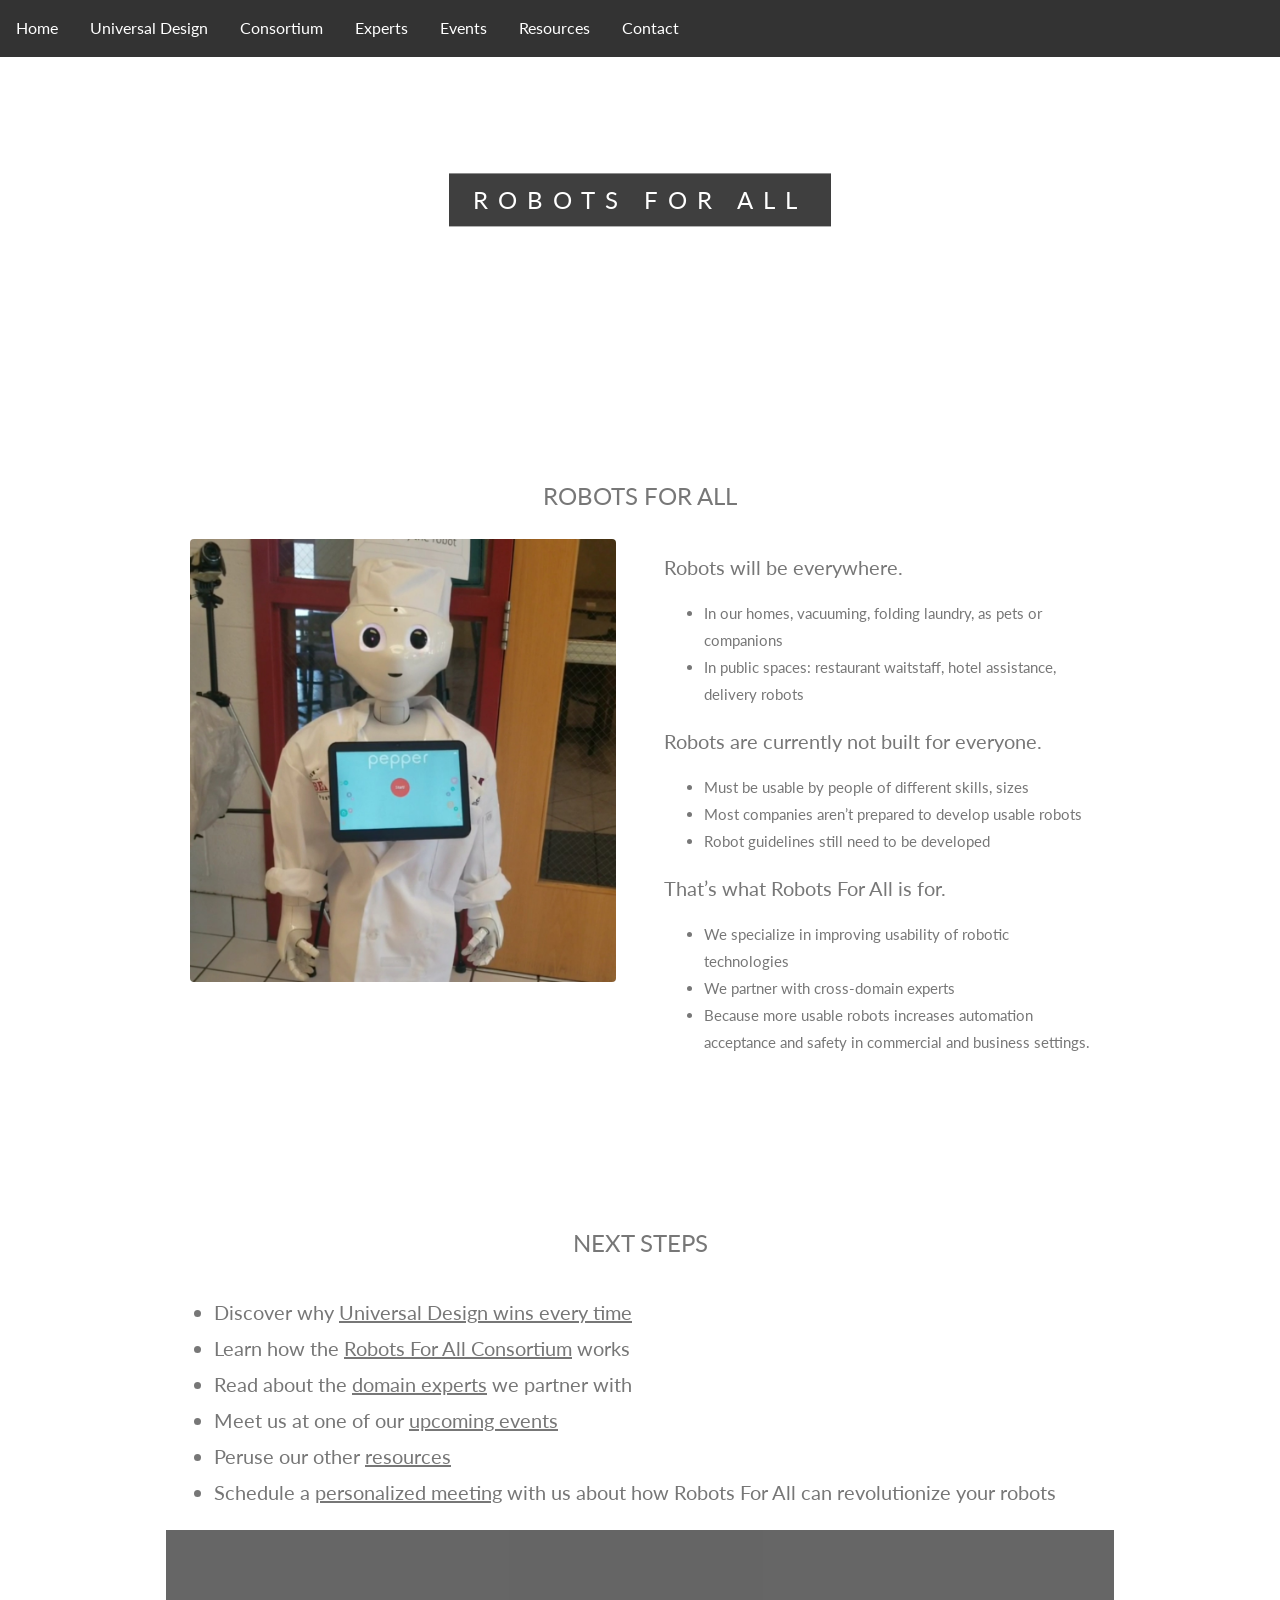
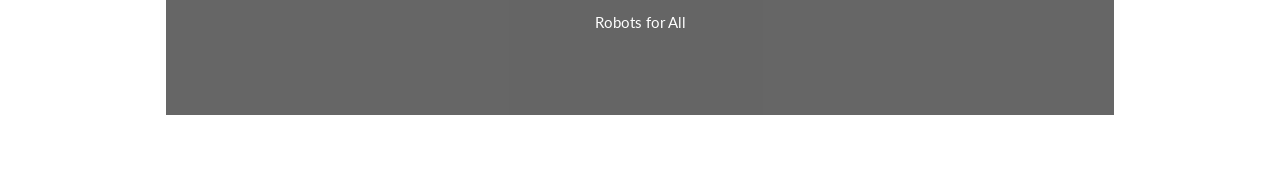
==== commit 7ff5379f: "updates" ====
--- a/index.html
+++ b/index.html
@@ -191,8 +191,13 @@
 
   <!-- Navbar on small screens -->
   <div id="navDemo" class="w3-bar-block w3-white w3-hide w3-hide-large w3-hide-medium">
-    <a href="#RobotsForAll" class="w3-bar-item w3-button" onclick="toggleFunction()">ABOUT</a>
-    <a href="#NextSteps" class="w3-bar-item w3-button" onclick="toggleFunction()">NEXT STEPS</a>
+    <a href="index.html" class="w3-bar-item w3-button" onclick="toggleFunction()">Home</a>
+    <a href="universaldesign.html" class="w3-bar-item w3-button" onclick="toggleFunction()">Universal Design</a>
+    <a href="consortium.html" class="w3-bar-item w3-button" onclick="toggleFunction()">Consortium</a>
+    <a href="experts.html" class="w3-bar-item w3-button" onclick="toggleFunction()">Experts</a>
+    <a href="events.html" class="w3-bar-item w3-button" onclick="toggleFunction()">Events</a>
+    <a href="resources.html" class="w3-bar-item w3-button" onclick="toggleFunction()">Resources</a>
+    <a href="contact.html" class="w3-bar-item w3-button" onclick="toggleFunction()">Contact</a>
     <a href="#" class="w3-bar-item w3-button">SEARCH</a>
   </div>
 </div>
@@ -246,12 +251,12 @@
   <div class="w3-row-padding">
     <h4>
       <ul>
-        <li>Discover why Universal Design wins every time</li>
-        <li>Learn about the Robots For All Consortium</li>
-        <li>Read about the domain experts we partner with</li>
-        <li>Meet us at one of our upcoming events</li>
-        <li>Peruse our other resources</li>
-        <li>Schedule a personalized meeting with us about how Robots For All can revolutionize your robots.</li>
+        <li>Discover why <a href="universal-design.html">Universal Design wins every time</a></li>
+        <li>Learn how the <a href="consortium.html">Robots For All Consortium</a> works</li>
+        <li>Read about the <a href="experts.html">domain experts</a> we partner with</li>
+        <li>Meet us at one of our <a href="events.html">upcoming events</a></li>
+        <li>Peruse our other <a href="resources.html">resources</a></li>
+        <li>Schedule a <a href="contact.html">personalized meeting</a> with us about how Robots For All can revolutionize your robots</li>
     </h4>
 </div>
 
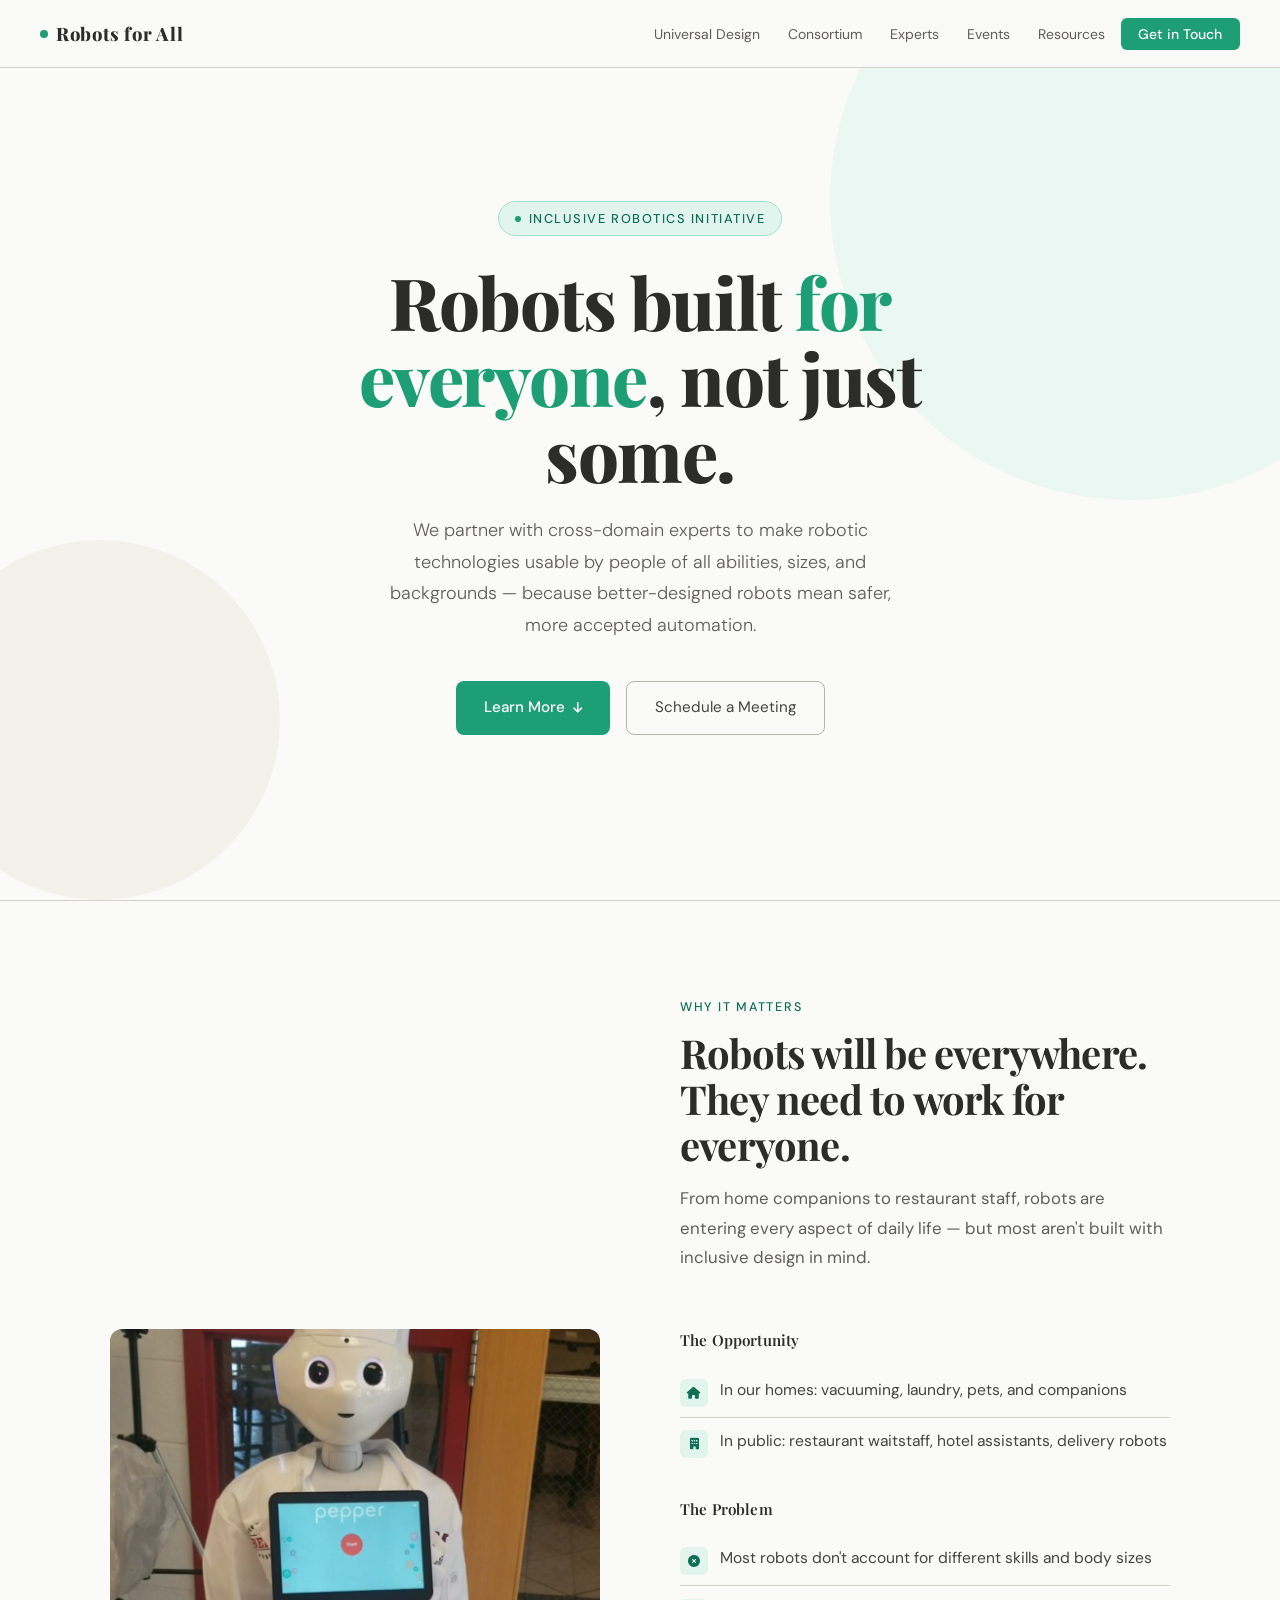
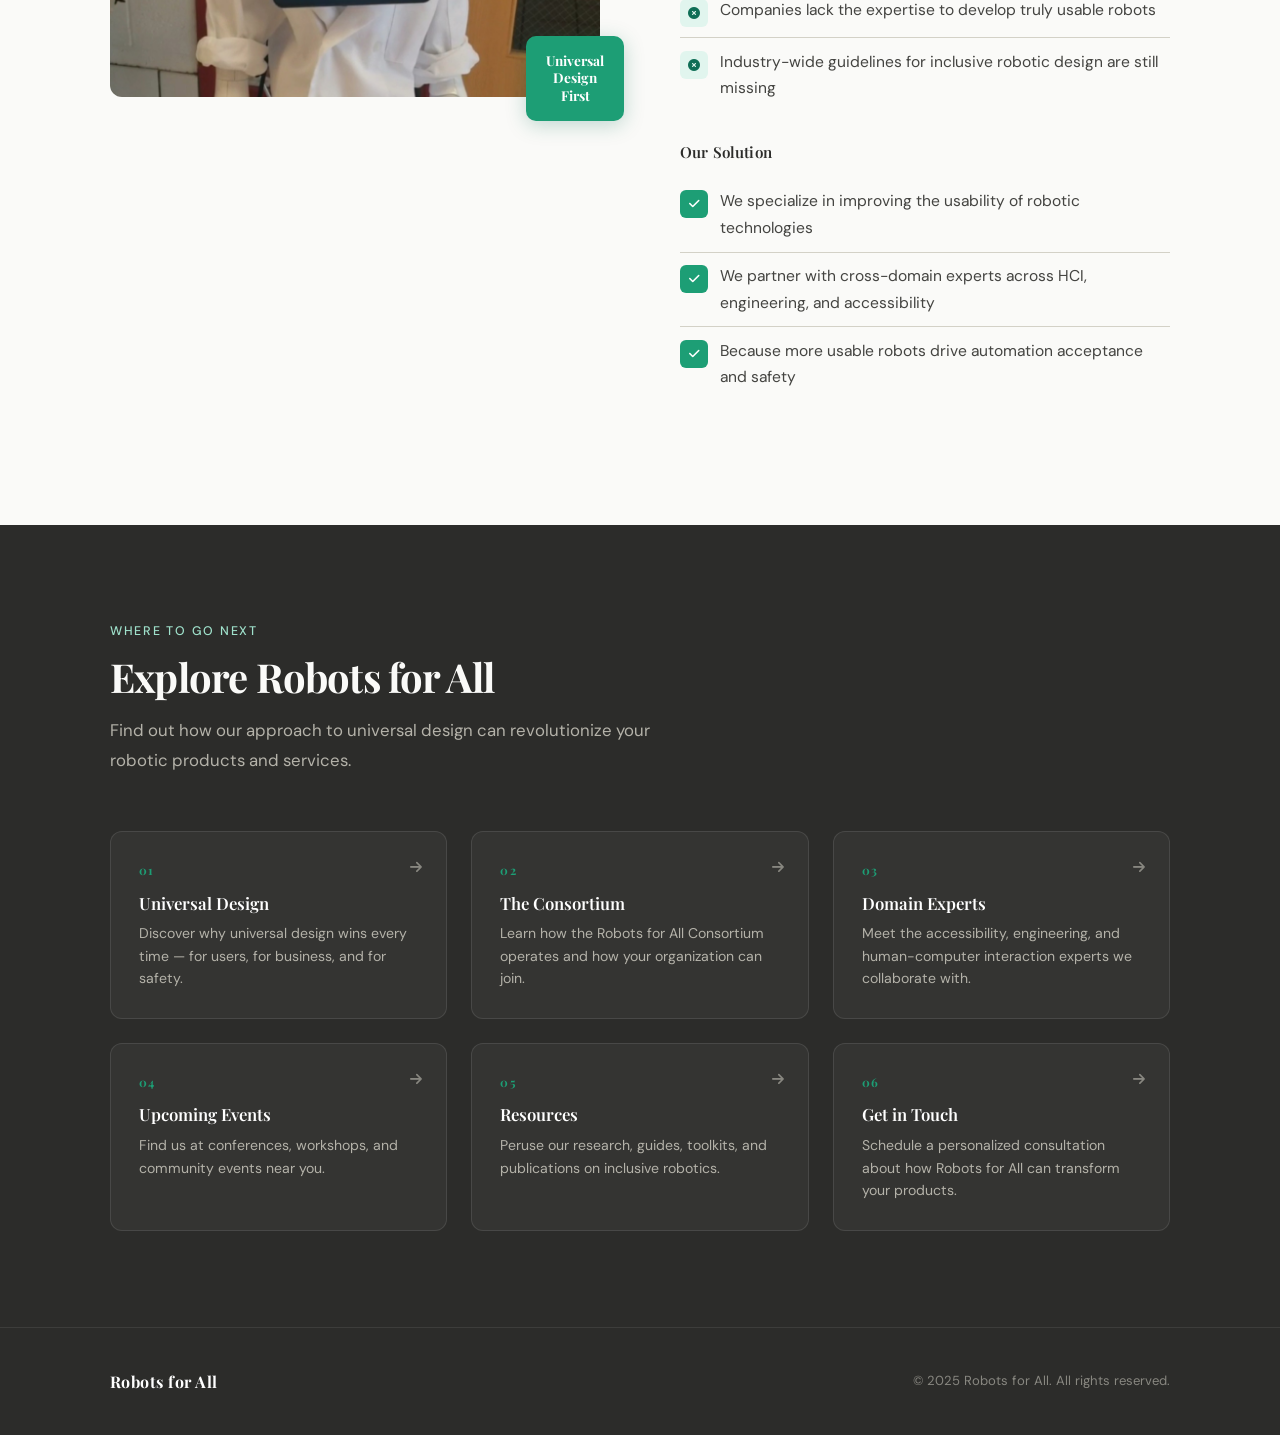
==== commit 58e3bace: "updated with claude" ====
--- a/index.html
+++ b/index.html
@@ -1,318 +1,626 @@
 <!DOCTYPE html>
-<html>
+<html lang="en">
 <head>
 <title>Robots for All</title>
 <meta charset="UTF-8">
 <meta name="viewport" content="width=device-width, initial-scale=1">
-<link rel="stylesheet" href="./mystyle.css">
-<link rel="stylesheet" href="https://fonts.googleapis.com/css?family=Lato">
-<link rel="stylesheet" href="https://cdnjs.cloudflare.com/ajax/libs/font-awesome/4.7.0/css/font-awesome.min.css">
+<link rel="preconnect" href="https://fonts.googleapis.com">
+<link href="https://fonts.googleapis.com/css2?family=Playfair+Display:wght@400;600;700;800&family=DM+Sans:ital,wght@0,300;0,400;0,500;1,300&display=swap" rel="stylesheet">
+<link rel="stylesheet" href="https://cdnjs.cloudflare.com/ajax/libs/font-awesome/6.5.0/css/all.min.css">
 <style>
-body,h1,h2,h3,h4,h5,h6 {font-family: "Lato", sans-serif;}
-body, html {
-  height: 100%;
-  color: #777;
-  line-height: 1.8;
-}
-
-/* Create a Parallax Effect */
-.bgimg-1, .bgimg-2, .bgimg-3 {
-  background-attachment: fixed;
-  background-position: center;
-  background-repeat: no-repeat;
-  background-size: cover;
-}
-
-/* First image (Logo. Full height) */
-.bgimg-1 {
-  background-image: url('/w3images/parallax1.jpg');
-  min-height: 100%;
-}
-
-/* Second image (Portfolio) */
-.bgimg-2 {
-  background-image: url("/w3images/parallax2.jpg");
-  min-height: 400px;
-}
-
-/* Third image (Contact) */
-.bgimg-3 {
-  background-image: url("/w3images/parallax3.jpg");
-  min-height: 400px;
-}
-
-.w3-wide {letter-spacing: 10px;}
-.w3-hover-opacity {cursor: pointer;}
-
-/* Turn off parallax scrolling for tablets and phones */
-@media only screen and (max-device-width: 1600px) {
-  .bgimg-1, .bgimg-2, .bgimg-3 {
-    background-attachment: scroll;
-    min-height: 400px;
-  }
-}
-
-.navbar {
-  overflow: hidden;
-  background-color: #333; 
-}
-
-.navbar a {
-  float: left;
-  font-size: 16px;
-  color: white;
-  text-align: center;
-  padding: 14px 16px;
-  text-decoration: none;
-}
-
-.subnav {
-  float: left;
-  overflow: hidden;
-}
-
-.subnav .subnavbtn {
-  font-size: 16px;  
-  border: none;
-  outline: none;
-  color: white;
-  padding: 14px 16px;
-  background-color: inherit;
-  font-family: inherit;
-  margin: 0;
-}
-
-.navbar a:hover, .subnav:hover .subnavbtn {
-  background-color: rgb(1, 123, 132);
-}
-
-.subnav-content {
-  display: none;
-  position: absolute;
-  left: 0;
-  background-color: rgb(1, 123, 132);
-  width: 100%;
-  z-index: 1;
-}
-
-.subnav-content a {
-  float: left;
-  color: white;
-  text-decoration: none;
-}
-
-.subnav-content a:hover {
-  background-color: #eee;
-  color: black;
-}
-
-.subnav:hover .subnav-content {
-  display: block;
-}
+  *, *::before, *::after { box-sizing: border-box; margin: 0; padding: 0; }
+ 
+  :root {
+    --teal-50: #E1F5EE;
+    --teal-100: #9FE1CB;
+    --teal-400: #1D9E75;
+    --teal-600: #0F6E56;
+    --teal-800: #085041;
+    --teal-900: #04342C;
+    --gray-50: #F1EFE8;
+    --gray-100: #D3D1C7;
+    --gray-200: #B4B2A9;
+    --gray-400: #888780;
+    --gray-600: #5F5E5A;
+    --gray-800: #444441;
+    --gray-900: #2C2C2A;
+    --white: #FAFAF8;
+    --nav-height: 68px;
+  }
+ 
+  html { scroll-behavior: smooth; }
+ 
+  body {
+    font-family: 'DM Sans', sans-serif;
+    font-weight: 400;
+    color: var(--gray-800);
+    background: var(--white);
+    line-height: 1.7;
+    overflow-x: hidden;
+  }
+ 
+  h1, h2, h3, h4, h5, h6,
+  .nav-logo, .footer-logo,
+  .step-num, .step-title, .stat-number {
+  }
+ 
+  /* ── NAV ── */
+  nav {
+    position: fixed;
+    top: 0; left: 0; right: 0;
+    height: var(--nav-height);
+    background: rgba(250, 250, 248, 0.92);
+    backdrop-filter: blur(12px);
+    -webkit-backdrop-filter: blur(12px);
+    border-bottom: 1px solid var(--gray-100);
+    z-index: 100;
+    display: flex;
+    align-items: center;
+    padding: 0 2.5rem;
+    gap: 2.5rem;
+  }
+ 
+  .nav-logo {
+    font-family: 'Playfair Display', sans-serif;
+    font-weight: 800;
+    font-size: 1.15rem;
+    letter-spacing: 0.04em;
+    color: var(--gray-900);
+    text-decoration: none;
+    margin-right: auto;
+    display: flex;
+    align-items: center;
+    gap: 0.5rem;
+  }
+ 
+  .nav-logo span {
+    display: inline-block;
+    width: 8px; height: 8px;
+    border-radius: 50%;
+    background: var(--teal-400);
+  }
+ 
+  .nav-links {
+    display: flex;
+    align-items: center;
+    gap: 0.25rem;
+    list-style: none;
+  }
+ 
+  .nav-links a {
+    text-decoration: none;
+    font-size: 0.875rem;
+    font-weight: 400;
+    color: var(--gray-600);
+    padding: 0.4rem 0.75rem;
+    border-radius: 6px;
+    transition: color 0.2s, background 0.2s;
+    white-space: nowrap;
+  }
+ 
+  .nav-links a:hover { color: var(--gray-900); background: var(--gray-50); }
+ 
+  .nav-cta {
+    background: var(--teal-400) !important;
+    color: #fff !important;
+    padding: 0.45rem 1.1rem !important;
+    border-radius: 6px;
+    font-weight: 500 !important;
+    transition: background 0.2s !important;
+  }
+  .nav-cta:hover { background: var(--teal-600) !important; }
+ 
+  /* ── HERO ── */
+  #home {
+    min-height: 100vh;
+    display: flex;
+    align-items: center;
+    justify-content: center;
+    padding: calc(var(--nav-height) + 4rem) 2rem 6rem;
+    background: var(--white);
+    position: relative;
+    overflow: hidden;
+    text-align: center;
+  }
+ 
+  .hero-bg-circle {
+    position: absolute;
+    border-radius: 50%;
+    pointer-events: none;
+  }
+ 
+  .hero-bg-circle.c1 {
+    width: 600px; height: 600px;
+    background: var(--teal-50);
+    top: -100px; right: -150px;
+    opacity: 0.6;
+  }
+ 
+  .hero-bg-circle.c2 {
+    width: 360px; height: 360px;
+    background: var(--gray-50);
+    bottom: 0; left: -80px;
+    opacity: 0.8;
+  }
+ 
+  .hero-content { position: relative; z-index: 1; max-width: 720px; }
+ 
+  .hero-eyebrow {
+    display: inline-flex;
+    align-items: center;
+    gap: 0.5rem;
+    font-size: 0.8rem;
+    font-weight: 500;
+    letter-spacing: 0.12em;
+    text-transform: uppercase;
+    color: var(--teal-600);
+    background: var(--teal-50);
+    border: 1px solid var(--teal-100);
+    padding: 0.35rem 1rem;
+    border-radius: 100px;
+    margin-bottom: 1.75rem;
+  }
+ 
+  .hero-eyebrow::before {
+    content: '';
+    width: 6px; height: 6px;
+    border-radius: 50%;
+    background: var(--teal-400);
+  }
+ 
+  h1 {
+    font-family: 'Playfair Display', sans-serif;
+    font-weight: 800;
+    font-size: clamp(2.8rem, 6vw, 4.5rem);
+    line-height: 1.05;
+    color: var(--gray-900);
+    margin-bottom: 1.5rem;
+    letter-spacing: -0.02em;
+  }
+ 
+  h1 em {
+    font-style: normal;
+    color: var(--teal-400);
+  }
+ 
+  .hero-sub {
+    font-size: 1.125rem;
+    color: var(--gray-600);
+    max-width: 520px;
+    margin: 0 auto 2.5rem;
+    font-weight: 300;
+    line-height: 1.75;
+  }
+ 
+  .hero-actions {
+    display: flex;
+    gap: 1rem;
+    justify-content: center;
+    flex-wrap: wrap;
+  }
+ 
+  .btn-primary {
+    background: var(--teal-400);
+    color: #fff;
+    padding: 0.8rem 1.75rem;
+    border-radius: 8px;
+    text-decoration: none;
+    font-weight: 500;
+    font-size: 0.95rem;
+    transition: background 0.2s, transform 0.15s;
+    display: inline-flex;
+    align-items: center;
+    gap: 0.5rem;
+  }
+  .btn-primary:hover { background: var(--teal-600); transform: translateY(-1px); }
+ 
+  .btn-secondary {
+    background: transparent;
+    color: var(--gray-800);
+    padding: 0.8rem 1.75rem;
+    border-radius: 8px;
+    text-decoration: none;
+    font-weight: 400;
+    font-size: 0.95rem;
+    border: 1.5px solid var(--gray-200);
+    transition: border-color 0.2s, background 0.2s;
+  }
+  .btn-secondary:hover { border-color: var(--gray-400); background: var(--gray-50); }
+ 
+  /* ── SECTION SHARED ── */
+  section { padding: 6rem 2rem; }
+ 
+  .container { max-width: 1060px; margin: 0 auto; }
+ 
+  .section-label {
+    font-size: 0.78rem;
+    letter-spacing: 0.14em;
+    text-transform: uppercase;
+    color: var(--teal-600);
+    font-weight: 500;
+    margin-bottom: 0.75rem;
+  }
+ 
+  h2 {
+    font-family: 'Playfair Display', sans-serif;
+    font-weight: 700;
+    font-size: clamp(1.75rem, 3.5vw, 2.5rem);
+    color: var(--gray-900);
+    letter-spacing: -0.02em;
+    line-height: 1.15;
+    margin-bottom: 1rem;
+  }
+ 
+  .section-intro {
+    font-size: 1.05rem;
+    color: var(--gray-600);
+    max-width: 560px;
+    line-height: 1.75;
+    margin-bottom: 3.5rem;
+  }
+ 
+  /* ── ABOUT ── */
+  #about {
+    background: var(--white);
+    border-top: 1px solid var(--gray-100);
+  }
+ 
+  .about-grid {
+    display: grid;
+    grid-template-columns: 1fr 1fr;
+    gap: 5rem;
+    align-items: center;
+  }
+ 
+  .about-img-wrap {
+    position: relative;
+  }
+ 
+  .about-img-wrap img {
+    width: 100%;
+    border-radius: 12px;
+    display: block;
+    object-fit: cover;
+    aspect-ratio: 4/3;
+    background: var(--gray-50);
+  }
+ 
+  .about-img-badge {
+    position: absolute;
+    bottom: -1.5rem;
+    right: -1.5rem;
+    background: var(--teal-400);
+    color: #fff;
+    font-family: 'Playfair Display', sans-serif;
+    font-weight: 700;
+    font-size: 0.85rem;
+    padding: 1rem 1.25rem;
+    border-radius: 10px;
+    line-height: 1.3;
+    text-align: center;
+    box-shadow: 0 4px 20px rgba(15, 110, 86, 0.25);
+  }
+ 
+  .pillar-list { list-style: none; margin-top: 0.75rem; }
+ 
+  .pillar-list li {
+    display: flex;
+    align-items: flex-start;
+    gap: 0.75rem;
+    padding: 0.65rem 0;
+    border-bottom: 1px solid var(--gray-100);
+    font-size: 0.975rem;
+    color: var(--gray-800);
+  }
+ 
+  .pillar-list li:last-child { border-bottom: none; }
+ 
+  .pillar-icon {
+    flex-shrink: 0;
+    width: 28px; height: 28px;
+    background: var(--teal-50);
+    border-radius: 6px;
+    display: flex;
+    align-items: center;
+    justify-content: center;
+    color: var(--teal-600);
+    font-size: 0.75rem;
+    margin-top: 2px;
+  }
+ 
+  .pillar-group { margin-bottom: 1.75rem; }
+  .pillar-group h3 {
+    font-family: 'Playfair Display', sans-serif;
+    font-size: 0.95rem;
+    font-weight: 600;
+    color: var(--gray-900);
+    margin-bottom: 0.25rem;
+    letter-spacing: 0.01em;
+  }
+ 
+  /* ── NEXT STEPS ── */
+  #nextsteps {
+    background: var(--gray-900);
+    color: var(--white);
+  }
+ 
+  #nextsteps h2 { color: var(--white); }
+  #nextsteps .section-label { color: var(--teal-100); }
+  #nextsteps .section-intro { color: var(--gray-200); }
+ 
+  .steps-grid {
+    display: grid;
+    grid-template-columns: repeat(auto-fit, minmax(280px, 1fr));
+    gap: 1.5rem;
+  }
+ 
+  .step-card {
+    background: rgba(255,255,255,0.04);
+    border: 1px solid rgba(255,255,255,0.1);
+    border-radius: 12px;
+    padding: 1.75rem;
+    text-decoration: none;
+    color: inherit;
+    display: block;
+    transition: background 0.2s, border-color 0.2s, transform 0.2s;
+    position: relative;
+    overflow: hidden;
+  }
+ 
+  .step-card:hover {
+    background: rgba(255,255,255,0.08);
+    border-color: var(--teal-400);
+    transform: translateY(-2px);
+  }
+ 
+  .step-num {
+    font-family: 'Playfair Display', sans-serif;
+    font-size: 0.75rem;
+    font-weight: 700;
+    color: var(--teal-400);
+    letter-spacing: 0.1em;
+    margin-bottom: 0.75rem;
+  }
+ 
+  .step-title {
+    font-family: 'Playfair Display', sans-serif;
+    font-size: 1.05rem;
+    font-weight: 600;
+    color: #fff;
+    margin-bottom: 0.5rem;
+    line-height: 1.3;
+  }
+ 
+  .step-desc {
+    font-size: 0.88rem;
+    color: var(--gray-200);
+    line-height: 1.6;
+  }
+ 
+  .step-arrow {
+    position: absolute;
+    top: 1.5rem; right: 1.5rem;
+    color: var(--gray-400);
+    font-size: 0.85rem;
+    transition: color 0.2s;
+  }
+  .step-card:hover .step-arrow { color: var(--teal-400); }
+ 
+  /* ── FOOTER ── */
+  footer {
+    background: var(--gray-900);
+    border-top: 1px solid rgba(255,255,255,0.08);
+    padding: 2.5rem 2rem;
+    text-align: center;
+  }
+ 
+  .footer-inner {
+    max-width: 1060px;
+    margin: 0 auto;
+    display: flex;
+    align-items: center;
+    justify-content: space-between;
+    flex-wrap: wrap;
+    gap: 1rem;
+  }
+ 
+  .footer-logo {
+    font-family: 'Playfair Display', sans-serif;
+    font-weight: 700;
+    font-size: 1rem;
+    color: #fff;
+    letter-spacing: 0.03em;
+  }
+ 
+  .footer-copy {
+    font-size: 0.82rem;
+    color: var(--gray-400);
+  }
+ 
+  /* ── RESPONSIVE ── */
+  @media (max-width: 768px) {
+    nav { gap: 0; padding: 0 1.25rem; }
+    .nav-links { display: none; }
+ 
+    .about-grid { grid-template-columns: 1fr; gap: 3rem; }
+    .about-img-badge { bottom: -1rem; right: -0.5rem; }
+    section { padding: 4rem 1.25rem; }
+  }
 </style>
 </head>
 <body>
-
-<div class="w3-top">
-  <div class="navbar">
-
-    <a href="#Home">Home</a>
-    <a href="universaldesign.html">Universal Design</a>
-    <a href="consortium.html">Consortium</a>
-    <a href="experts.html">Experts</a>
-    <a href="events.html">Events</a>
-    <a href="resources.html">Resources</a>
-    <a href="contact.html">Contact</a>
+ 
+<!-- NAV -->
+<nav>
+  <a href="#home" class="nav-logo">
+    <span></span>Robots for All
+  </a>
+  <ul class="nav-links">
+    <li><a href="universaldesign.html">Universal Design</a></li>
+    <li><a href="consortium.html">Consortium</a></li>
+    <li><a href="experts.html">Experts</a></li>
+    <li><a href="events.html">Events</a></li>
+    <li><a href="resources.html">Resources</a></li>
+    <li><a href="contact.html" class="nav-cta">Get in Touch</a></li>
+  </ul>
+</nav>
+ 
+<!-- HERO -->
+<section id="home">
+  <div class="hero-bg-circle c1"></div>
+  <div class="hero-bg-circle c2"></div>
+  <div class="hero-content">
+    <div class="hero-eyebrow">Inclusive Robotics Initiative</div>
+    <h1>Robots built <em>for everyone</em>, not just some.</h1>
+    <p class="hero-sub">
+      We partner with cross-domain experts to make robotic technologies usable by people of all abilities, sizes, and backgrounds — because better-designed robots mean safer, more accepted automation.
+    </p>
+    <div class="hero-actions">
+      <a href="#about" class="btn-primary">
+        Learn More <i class="fa-solid fa-arrow-down" style="font-size:0.8em;"></i>
+      </a>
+      <a href="contact.html" class="btn-secondary">Schedule a Meeting</a>
+    </div>
   </div>
-
-  <!--this one has subnav>
-<div class="w3-top">
-  <div class="navbar">
-    <div class="subnav">
-      <button class="subnavbtn"><a href="#Home">Home <i class="fa fa-caret-down"></i></a></button>
-      <div class="subnav-content">
-        <a href="#RobotsForAll">Robots For All</a>
-        <a href="#NextSteps">Next Steps</a>
+</section>
+ 
+<!-- ABOUT -->
+<section id="about">
+  <div class="container">
+    <div class="about-grid">
+      <div class="about-img-wrap">
+        <img src="img/HospitalityRobot.jpg" alt="A hospitality robot in a public space">
+        <div class="about-img-badge">
+          Universal<br>Design<br>First
+        </div>
       </div>
-    </div> 
-    <div class="subnav">
-      <button class="subnavbtn"><a href="#UniversalDesign">Universal Design <i class="fa fa-caret-down"></i></a></button>
-      <div class="subnav-content">
-        <a href="#Consequences">Consequences</a>
-        <a href="#WeMakeItEasy">We Make It Easy</a>
-        <a href="#package">Package</a>
-        <a href="#express">Express</a>
-      </div>
-    </div> 
-    <div class="subnav">
-      <button class="subnavbtn"><a href="#Consortium">Consortium <i class="fa fa-caret-down"></i></a></button>
-      <div class="subnav-content">
-        <a href="#Partners">Partners</a>
-        <a href="#HowToJoin">How to Join</a>
+      <div>
+        <p class="section-label">Why it matters</p>
+        <h2>Robots will be everywhere. They need to work for everyone.</h2>
+        <p class="section-intro">
+          From home companions to restaurant staff, robots are entering every aspect of daily life — but most aren't built with inclusive design in mind.
+        </p>
+ 
+        <div class="pillar-group">
+          <h3>The Opportunity</h3>
+          <ul class="pillar-list">
+            <li>
+              <span class="pillar-icon"><i class="fa-solid fa-house"></i></span>
+              In our homes: vacuuming, laundry, pets, and companions
+            </li>
+            <li>
+              <span class="pillar-icon"><i class="fa-solid fa-building"></i></span>
+              In public: restaurant waitstaff, hotel assistants, delivery robots
+            </li>
+          </ul>
+        </div>
+ 
+        <div class="pillar-group">
+          <h3>The Problem</h3>
+          <ul class="pillar-list">
+            <li>
+              <span class="pillar-icon"><i class="fa-solid fa-circle-xmark"></i></span>
+              Most robots don't account for different skills and body sizes
+            </li>
+            <li>
+              <span class="pillar-icon"><i class="fa-solid fa-circle-xmark"></i></span>
+              Companies lack the expertise to develop truly usable robots
+            </li>
+            <li>
+              <span class="pillar-icon"><i class="fa-solid fa-circle-xmark"></i></span>
+              Industry-wide guidelines for inclusive robotic design are still missing
+            </li>
+          </ul>
+        </div>
+ 
+        <div class="pillar-group">
+          <h3>Our Solution</h3>
+          <ul class="pillar-list">
+            <li>
+              <span class="pillar-icon" style="background:var(--teal-400); color:#fff;"><i class="fa-solid fa-check"></i></span>
+              We specialize in improving the usability of robotic technologies
+            </li>
+            <li>
+              <span class="pillar-icon" style="background:var(--teal-400); color:#fff;"><i class="fa-solid fa-check"></i></span>
+              We partner with cross-domain experts across HCI, engineering, and accessibility
+            </li>
+            <li>
+              <span class="pillar-icon" style="background:var(--teal-400); color:#fff;"><i class="fa-solid fa-check"></i></span>
+              Because more usable robots drive automation acceptance and safety
+            </li>
+          </ul>
+        </div>
       </div>
     </div>
-    <a href="#Experts">Experts</a>
-    <a href="#Resources">Resources</a>
-    <a href="#Contact">Contact</a>
   </div>
-  </div>
-</div>
--->
-
-<!-- Navbar (sit on top) 
-<div class="w3-top">
-  <div class="w3-bar" id="myNavbar">
-    <a class="w3-bar-item w3-button w3-hover-black w3-hide-medium w3-hide-large w3-right" href="javascript:void(0);" onclick="toggleFunction()" title="Toggle Navigation Menu">
-      <i class="fa fa-bars"></i>
-    </a>
-    <a href="#home" class="w3-bar-item w3-button">HOME</a>
-      <div class="subnav">
-
-
-
-        <button class="subnavbtn">About <i class="fa fa-caret-down"></i></button>
-        <div class="subnav-content">
-          <a href="#RobotsForAll" class="w3-bar-item w3-button w3-hide-small"> ROBOTS FOR ALL</a>
-          <a href="#NextSteps" class="w3-bar-item w3-button w3-hide-small"> NEXT STEPS</a>
-          <a href="#" class="w3-bar-item w3-button w3-hide-small w3-right w3-hover-red">
-        </div>
-      </div>
-    <div class="subnav">
-    <button class="subnavbtn">Abfsadfdsfout <i class="w3-bar-item w3-button"></i></button>
-    <div class="subnav-content">
-      <a href="#company">Company</a>
-      <a href="#team">Team</a>
-      <a href="#careers">Careers</a>
+</section>
+ 
+<!-- NEXT STEPS -->
+<section id="nextsteps">
+  <div class="container">
+    <p class="section-label">Where to go next</p>
+    <h2>Explore Robots for All</h2>
+    <p class="section-intro">
+      Find out how our approach to universal design can revolutionize your robotic products and services.
+    </p>
+ 
+    <div class="steps-grid">
+      <a href="universaldesign.html" class="step-card">
+        <div class="step-num">01</div>
+        <div class="step-title">Universal Design</div>
+        <div class="step-desc">Discover why universal design wins every time — for users, for business, and for safety.</div>
+        <span class="step-arrow"><i class="fa-solid fa-arrow-right"></i></span>
+      </a>
+      <a href="consortium.html" class="step-card">
+        <div class="step-num">02</div>
+        <div class="step-title">The Consortium</div>
+        <div class="step-desc">Learn how the Robots for All Consortium operates and how your organization can join.</div>
+        <span class="step-arrow"><i class="fa-solid fa-arrow-right"></i></span>
+      </a>
+      <a href="experts.html" class="step-card">
+        <div class="step-num">03</div>
+        <div class="step-title">Domain Experts</div>
+        <div class="step-desc">Meet the accessibility, engineering, and human-computer interaction experts we collaborate with.</div>
+        <span class="step-arrow"><i class="fa-solid fa-arrow-right"></i></span>
+      </a>
+      <a href="events.html" class="step-card">
+        <div class="step-num">04</div>
+        <div class="step-title">Upcoming Events</div>
+        <div class="step-desc">Find us at conferences, workshops, and community events near you.</div>
+        <span class="step-arrow"><i class="fa-solid fa-arrow-right"></i></span>
+      </a>
+      <a href="resources.html" class="step-card">
+        <div class="step-num">05</div>
+        <div class="step-title">Resources</div>
+        <div class="step-desc">Peruse our research, guides, toolkits, and publications on inclusive robotics.</div>
+        <span class="step-arrow"><i class="fa-solid fa-arrow-right"></i></span>
+      </a>
+      <a href="contact.html" class="step-card">
+        <div class="step-num">06</div>
+        <div class="step-title">Get in Touch</div>
+        <div class="step-desc">Schedule a personalized consultation about how Robots for All can transform your products.</div>
+        <span class="step-arrow"><i class="fa-solid fa-arrow-right"></i></span>
+      </a>
     </div>
   </div>
-  <i class="fa fa-search"></i>
-    </a>
-  </div>-->
-
-  <!-- Navbar on small screens -->
-  <div id="navDemo" class="w3-bar-block w3-white w3-hide w3-hide-large w3-hide-medium">
-    <a href="index.html" class="w3-bar-item w3-button" onclick="toggleFunction()">Home</a>
-    <a href="universaldesign.html" class="w3-bar-item w3-button" onclick="toggleFunction()">Universal Design</a>
-    <a href="consortium.html" class="w3-bar-item w3-button" onclick="toggleFunction()">Consortium</a>
-    <a href="experts.html" class="w3-bar-item w3-button" onclick="toggleFunction()">Experts</a>
-    <a href="events.html" class="w3-bar-item w3-button" onclick="toggleFunction()">Events</a>
-    <a href="resources.html" class="w3-bar-item w3-button" onclick="toggleFunction()">Resources</a>
-    <a href="contact.html" class="w3-bar-item w3-button" onclick="toggleFunction()">Contact</a>
-    <a href="#" class="w3-bar-item w3-button">SEARCH</a>
+</section>
+ 
+<!-- FOOTER -->
+<footer>
+  <div class="footer-inner">
+    <div class="footer-logo">Robots for All</div>
+    <div class="footer-copy">© 2025 Robots for All. All rights reserved.</div>
   </div>
-</div>
-
-<!-- First Parallax Image with Logo Text -->
-<div class="bgimg-1 w3-display-container w3-opacity-min" id="Home">
-  <div class="w3-display-middle" style="white-space:nowrap;">
-    <span class="w3-center w3-padding-large w3-black w3-xlarge w3-wide w3-animate-opacity">ROBOTS <span class="w3-hide-small">FOR </span> ALL</span>
-  </div>
-</div>
-
-<!-- Container (#RobotsForAll Section) -->
-<div class="w3-content w3-container w3-padding-64" id="RobotsForAll">
-  <h3 class="w3-center">ROBOTS FOR ALL</h3>
-  <div class="w3-row">
-    <div class="w3-col m6 w3-center w3-padding-large">
-      <!--<p><b><i class="fa fa-user w3-margin-right"></i>Restaurant Robot</b></p><br>-->
-      <img src="img/HospitalityRobot.jpg" class="w3-round w3-image" alt="Photo of Me" width="500" height="333">
-    </div>
-
-    <div class="w3-col m6 w3-padding-large">
-      <h4>Robots will be everywhere.</h4>
-        <ul>
-          <li>In our homes, vacuuming, folding laundry, as pets or companions</li>
-          <li>In public spaces: restaurant waitstaff, hotel assistance, delivery robots</li>
-        </ul>
-      </p>
-      <h4>Robots are currently not built for everyone.</h4>
-        <ul>
-          <li>Must be usable by people of different skills, sizes</li>
-          <li>Most companies aren’t prepared to develop usable robots</li>
-          <li>Robot guidelines still need to be developed</li>
-        </ul>
-      </p>
-      <h4>That’s what Robots For All is for. </h4>
-        <ul>
-          <li>We specialize in improving usability of robotic technologies</li>
-          <li>We partner with cross-domain experts </li>
-          <li>Because more usable robots increases automation acceptance and safety in commercial and business settings.</li>
-        </ul>
-      </p>
-    </div>
-  </div>
-</div>
-
-
-<!-- Container (Next Steps Section) -->
-<div class="w3-content w3-container w3-padding-64" id="NextSteps">
-  <h3 class="w3-center">NEXT STEPS</h3>
-
-  <div class="w3-row-padding">
-    <h4>
-      <ul>
-        <li>Discover why <a href="universal-design.html">Universal Design wins every time</a></li>
-        <li>Learn how the <a href="consortium.html">Robots For All Consortium</a> works</li>
-        <li>Read about the <a href="experts.html">domain experts</a> we partner with</li>
-        <li>Meet us at one of our <a href="events.html">upcoming events</a></li>
-        <li>Peruse our other <a href="resources.html">resources</a></li>
-        <li>Schedule a <a href="contact.html">personalized meeting</a> with us about how Robots For All can revolutionize your robots</li>
-    </h4>
-</div>
-
-
-
-
-
-<!-- Footer -->
-<footer class="w3-center w3-black w3-padding-64 w3-opacity w3-hover-opacity-off">
- <!-- <a href="#home" class="w3-button w3-light-grey"><i class="fa fa-arrow-up w3-margin-right"></i>To the top</a>
- <div class="w3-xlarge w3-section">
-    <i class="fa fa-facebook-official w3-hover-opacity"></i>
-    <i class="fa fa-instagram w3-hover-opacity"></i>
-    <i class="fa fa-snapchat w3-hover-opacity"></i>
-    <i class="fa fa-pinterest-p w3-hover-opacity"></i>
-    <i class="fa fa-twitter w3-hover-opacity"></i>
-    <i class="fa fa-linkedin w3-hover-opacity"></i>
-  </div>-->
-  <p>Robots for All</a></p>
 </footer>
  
-
-
-
-
-
 <script>
-// Modal Image Gallery
-function onClick(element) {
-  document.getElementById("img01").src = element.src;
-  document.getElementById("modal01").style.display = "block";
-  var captionText = document.getElementById("caption");
-  captionText.innerHTML = element.alt;
-}
-
-// Change style of navbar on scroll
-window.onscroll = function() {myFunction()};
-function myFunction() {
-    var navbar = document.getElementById("myNavbar");
-    if (document.body.scrollTop > 100 || document.documentElement.scrollTop > 100) {
-        navbar.className = "w3-bar" + " w3-card" + " w3-animate-top" + " w3-white";
-    } else {
-        navbar.className = navbar.className.replace(" w3-card w3-animate-top w3-white", "");
-    }
-}
-
-// Used to toggle the menu on small screens when clicking on the menu button
 function toggleFunction() {
-    var x = document.getElementById("navDemo");
-    if (x.className.indexOf("w3-show") == -1) {
-        x.className += " w3-show";
-    } else {
-        x.className = x.className.replace(" w3-show", "");
-    }
+  var x = document.getElementById("navDemo");
+  if (x) {
+    if (x.className.indexOf("w3-show") === -1) x.className += " w3-show";
+    else x.className = x.className.replace(" w3-show", "");
+  }
 }
 </script>
-
 </body>
-</html>
+</html>
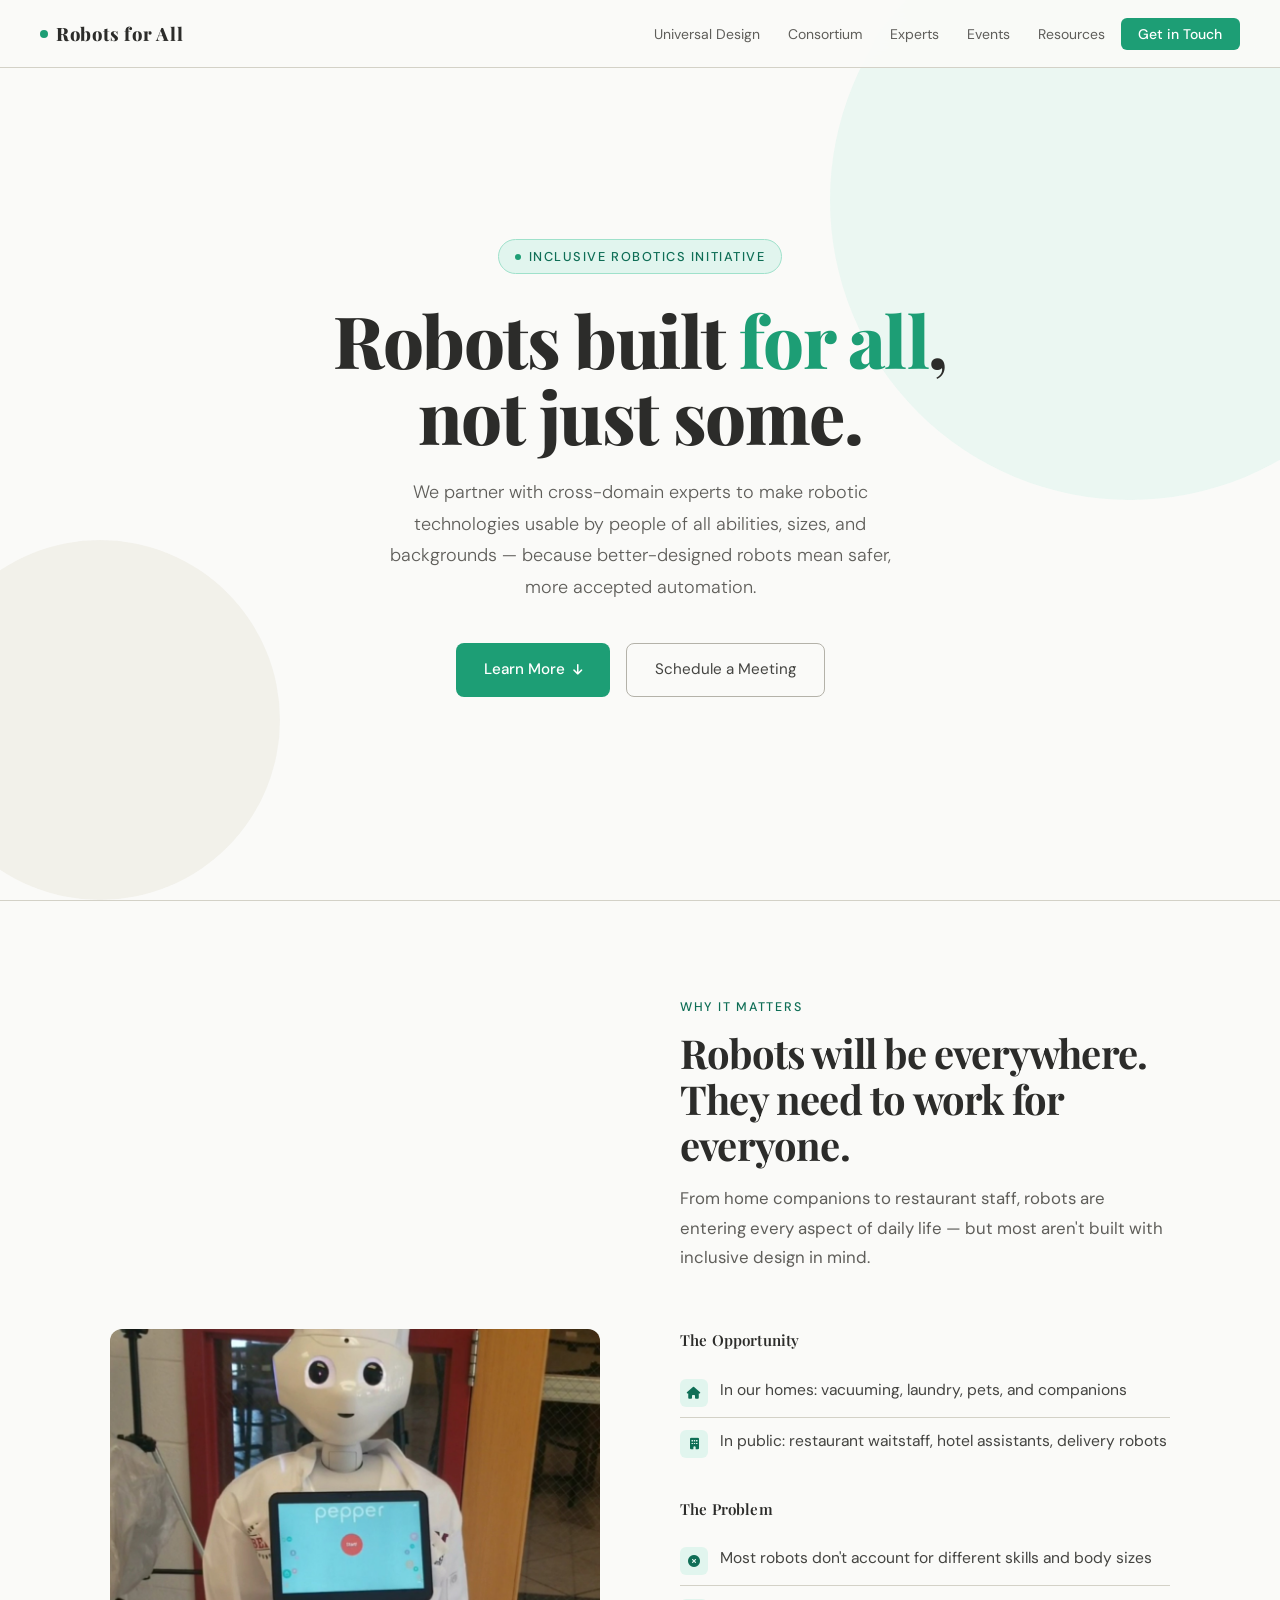
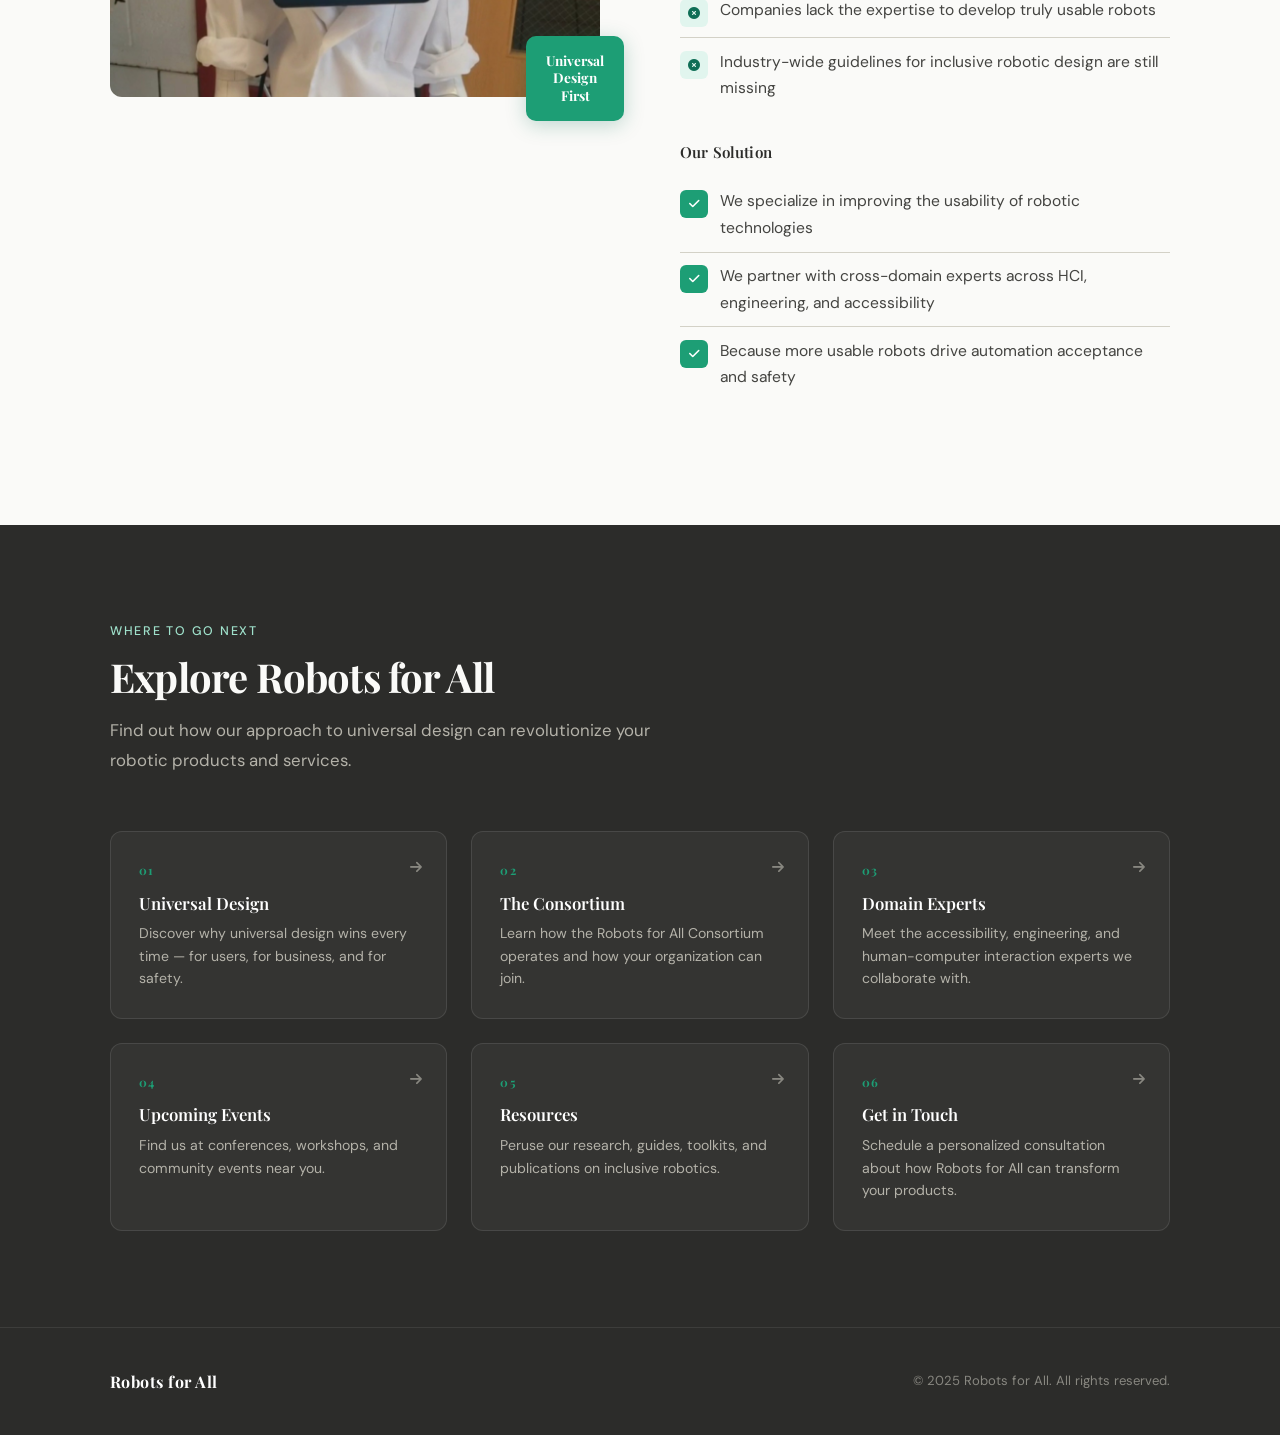
==== commit fbd01fab: "hamberger menu" ====
--- a/index.html
+++ b/index.html
@@ -446,6 +446,63 @@
     .about-img-badge { bottom: -1rem; right: -0.5rem; }
     section { padding: 4rem 1.25rem; }
   }
+  /* ── MOBILE MENU ── */
+  .nav-hamburger {
+    display: none;
+    background: none;
+    border: none;
+    cursor: pointer;
+    padding: 0.4rem;
+    color: var(--gray-800);
+    font-size: 1.2rem;
+    margin-left: auto;
+  }
+
+  .mobile-menu {
+    display: none;
+    position: fixed;
+    top: var(--nav-height);
+    left: 0; right: 0;
+    background: rgba(250, 250, 248, 0.98);
+    backdrop-filter: blur(12px);
+    -webkit-backdrop-filter: blur(12px);
+    border-bottom: 1px solid var(--gray-100);
+    z-index: 99;
+    padding: 1rem 1.25rem 1.5rem;
+    flex-direction: column;
+    gap: 0.25rem;
+  }
+
+  .mobile-menu.open { display: flex; }
+
+  .mobile-menu a {
+    text-decoration: none;
+    font-size: 1rem;
+    font-weight: 400;
+    color: var(--gray-600);
+    padding: 0.65rem 0.75rem;
+    border-radius: 8px;
+    transition: color 0.2s, background 0.2s;
+  }
+
+  .mobile-menu a:hover,
+  .mobile-menu a.active { color: var(--gray-900); background: var(--gray-50); }
+  .mobile-menu a.active { font-weight: 500; }
+
+  .mobile-menu .mobile-cta {
+    margin-top: 0.5rem;
+    background: var(--teal-400);
+    color: #fff !important;
+    text-align: center;
+    font-weight: 500 !important;
+    border-radius: 8px;
+  }
+
+  .mobile-menu .mobile-cta:hover { background: var(--teal-600); }
+
+  @media (max-width: 768px) {
+    .nav-hamburger { display: flex; align-items: center; }
+  }
 </style>
 </head>
 <body>
@@ -463,7 +520,17 @@
     <li><a href="resources.html">Resources</a></li>
     <li><a href="contact.html" class="nav-cta">Get in Touch</a></li>
   </ul>
+  <button class="nav-hamburger" id="hamburger" aria-label="Open menu"><i class="fa-solid fa-bars"></i></button>
 </nav>
+<!-- MOBILE MENU -->
+<div class="mobile-menu" id="mobileMenu">
+  <a href="universaldesign.html">Universal Design</a>
+  <a href="consortium.html">Consortium</a>
+  <a href="experts.html">Experts</a>
+  <a href="events.html">Events</a>
+  <a href="resources.html">Resources</a>
+  <a href="contact.html" class="mobile-cta">Get in Touch</a>
+</div>
  
 <!-- HERO -->
 <section id="home">
@@ -471,7 +538,7 @@
   <div class="hero-bg-circle c2"></div>
   <div class="hero-content">
     <div class="hero-eyebrow">Inclusive Robotics Initiative</div>
-    <h1>Robots built <em>for everyone</em>, not just some.</h1>
+    <h1>Robots built <em>for all</em>, not just some.</h1>
     <p class="hero-sub">
       We partner with cross-domain experts to make robotic technologies usable by people of all abilities, sizes, and backgrounds — because better-designed robots mean safer, more accepted automation.
     </p>
@@ -622,5 +689,21 @@
   }
 }
 </script>
+<script>
+const hamburger = document.getElementById('hamburger');
+const mobileMenu = document.getElementById('mobileMenu');
+hamburger.addEventListener('click', () => {
+  const isOpen = mobileMenu.classList.toggle('open');
+  hamburger.innerHTML = isOpen
+    ? '<i class="fa-solid fa-xmark"></i>'
+    : '<i class="fa-solid fa-bars"></i>';
+});
+mobileMenu.querySelectorAll('a').forEach(link => {
+  link.addEventListener('click', () => {
+    mobileMenu.classList.remove('open');
+    hamburger.innerHTML = '<i class="fa-solid fa-bars"></i>';
+  });
+});
+</script>
 </body>
 </html>
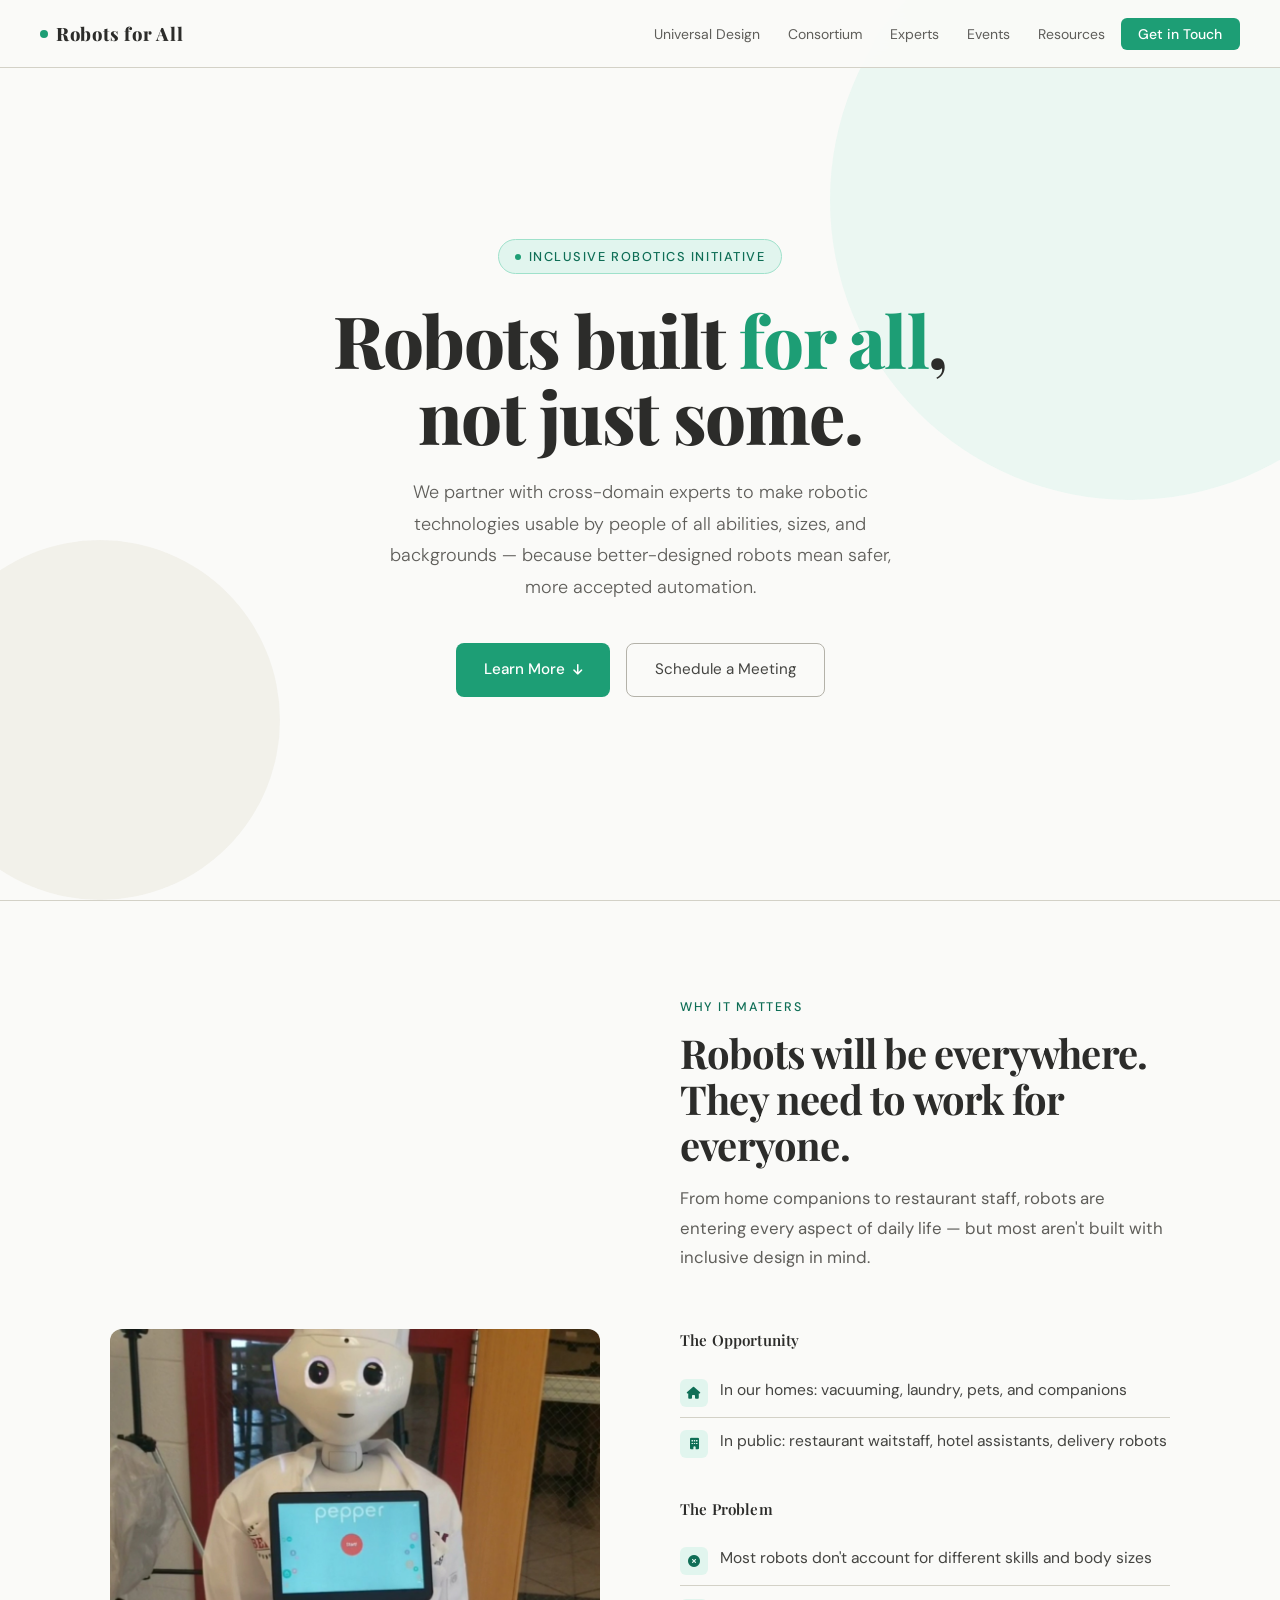
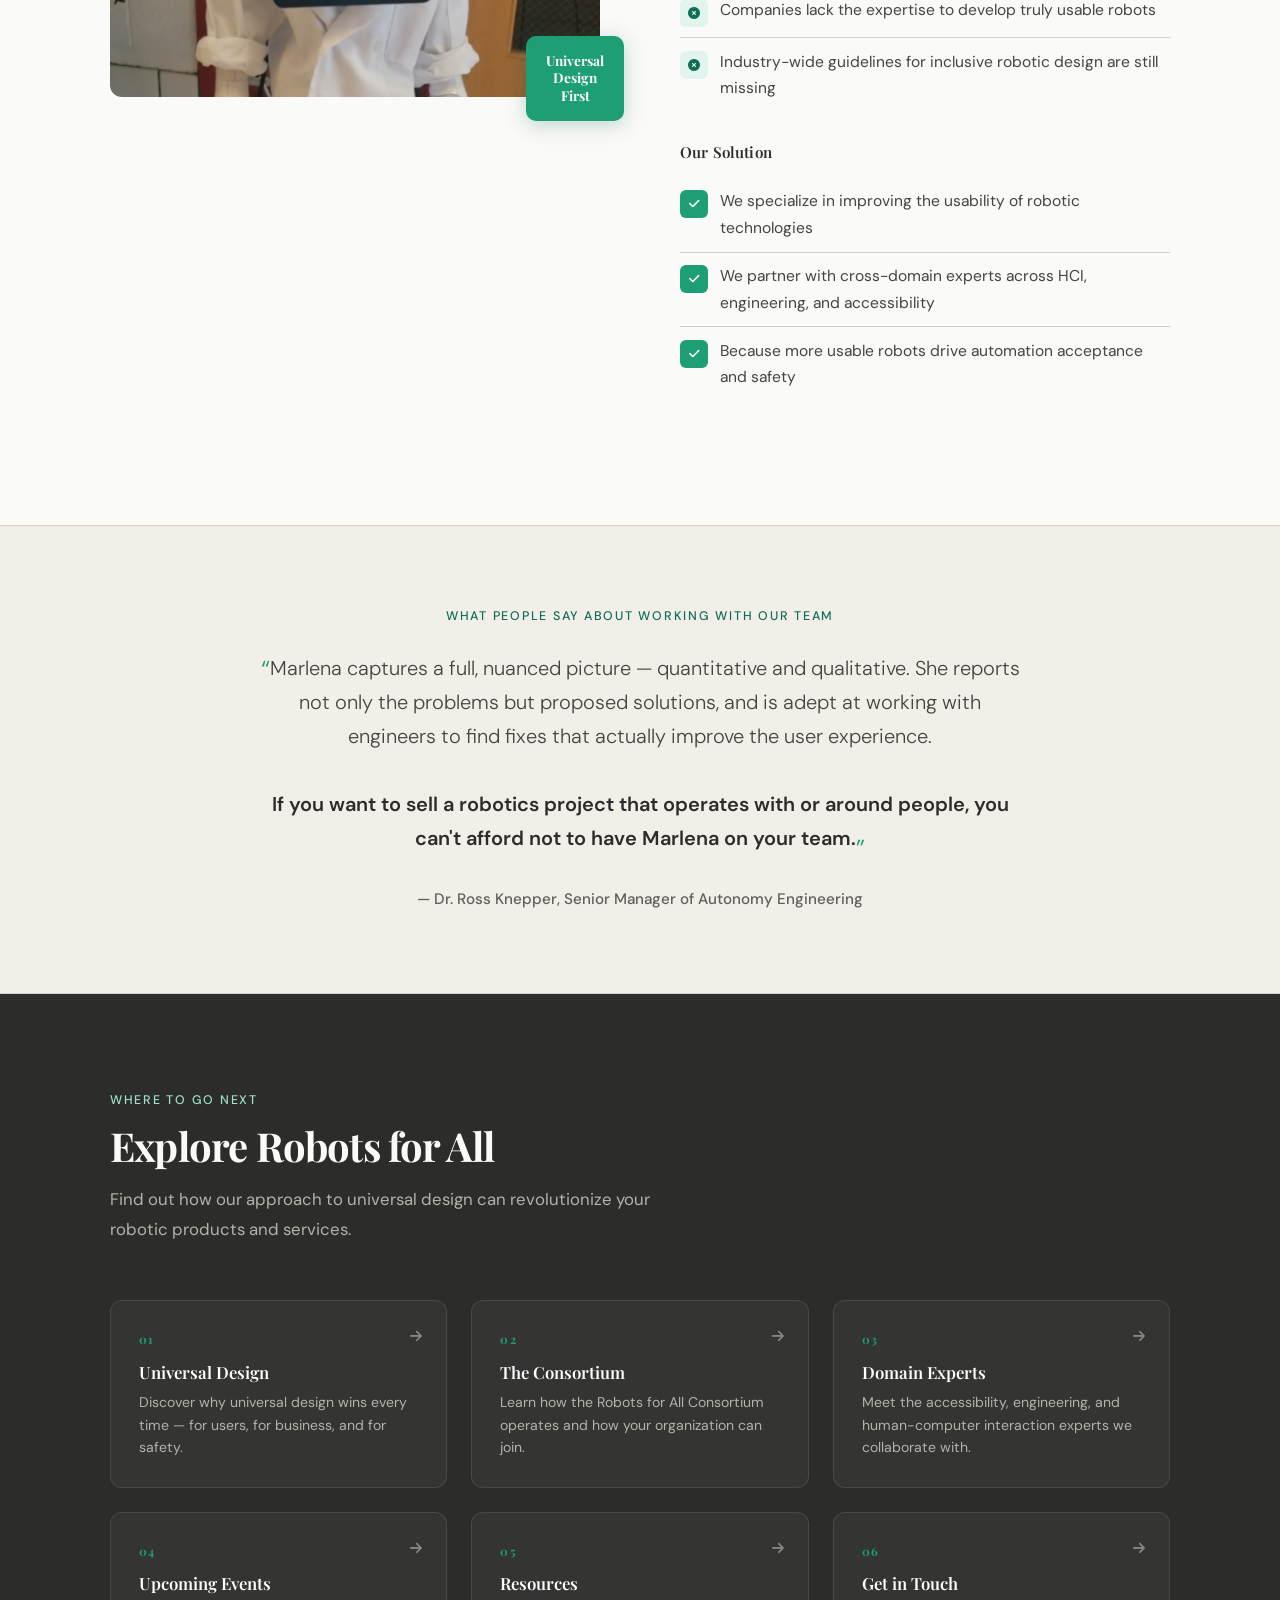
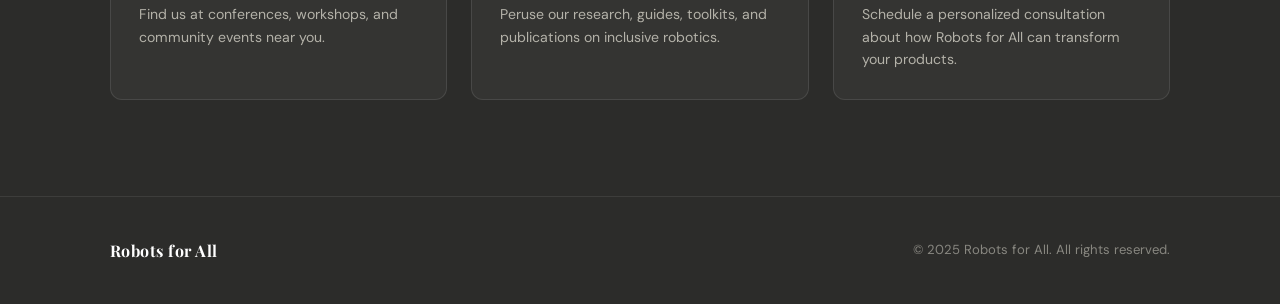
==== commit 8d8bee41: "Add files via upload" ====
--- a/index.html
+++ b/index.html
@@ -619,9 +619,23 @@
         </div>
       </div>
     </div>
+</section>
+
+<!-- TESTIMONIAL -->
+<section id="testimonial" style="background: var(--gray-50); border-top: 1px solid var(--gray-100); border-bottom: 1px solid var(--gray-100); padding: 5rem 2rem;">
+  <div class="container" style="max-width: 760px; text-align: center;">
+    <p class="section-label" style="text-align: center;">What people say about working with our team</p>
+    <div style="font-family: 'DM Sans', sans-serif; font-size: clamp(1.05rem, 1.8vw, 1.25rem); font-weight: 300; color: var(--gray-800); line-height: 1.7; margin: 1.5rem 0 2rem; position: relative;">
+      <span style="color: var(--teal-400); font-size: 1.3em; line-height: 0; vertical-align: -0.15em;">&#8220;</span>Marlena captures a full, nuanced picture &mdash; quantitative and qualitative. She reports not only the problems but proposed solutions, and is adept at working with engineers to find fixes that actually improve the user experience.
+      <br><br>
+      <span style="font-weight: 600; color: var(--gray-900);">If you want to sell a robotics project that operates with or around people, you can't afford not to have Marlena on your team.</span><span style="color: var(--teal-400); font-size: 1.3em; line-height: 0; vertical-align: -0.5em;">&#8221;</span>
+    </div>
+    <p style="font-size: 0.95rem; color: var(--gray-600); font-weight: 500;">
+      &mdash; Dr. Ross Knepper, Senior Manager of Autonomy Engineering
+    </p>
   </div>
 </section>
- 
+
 <!-- NEXT STEPS -->
 <section id="nextsteps">
   <div class="container">
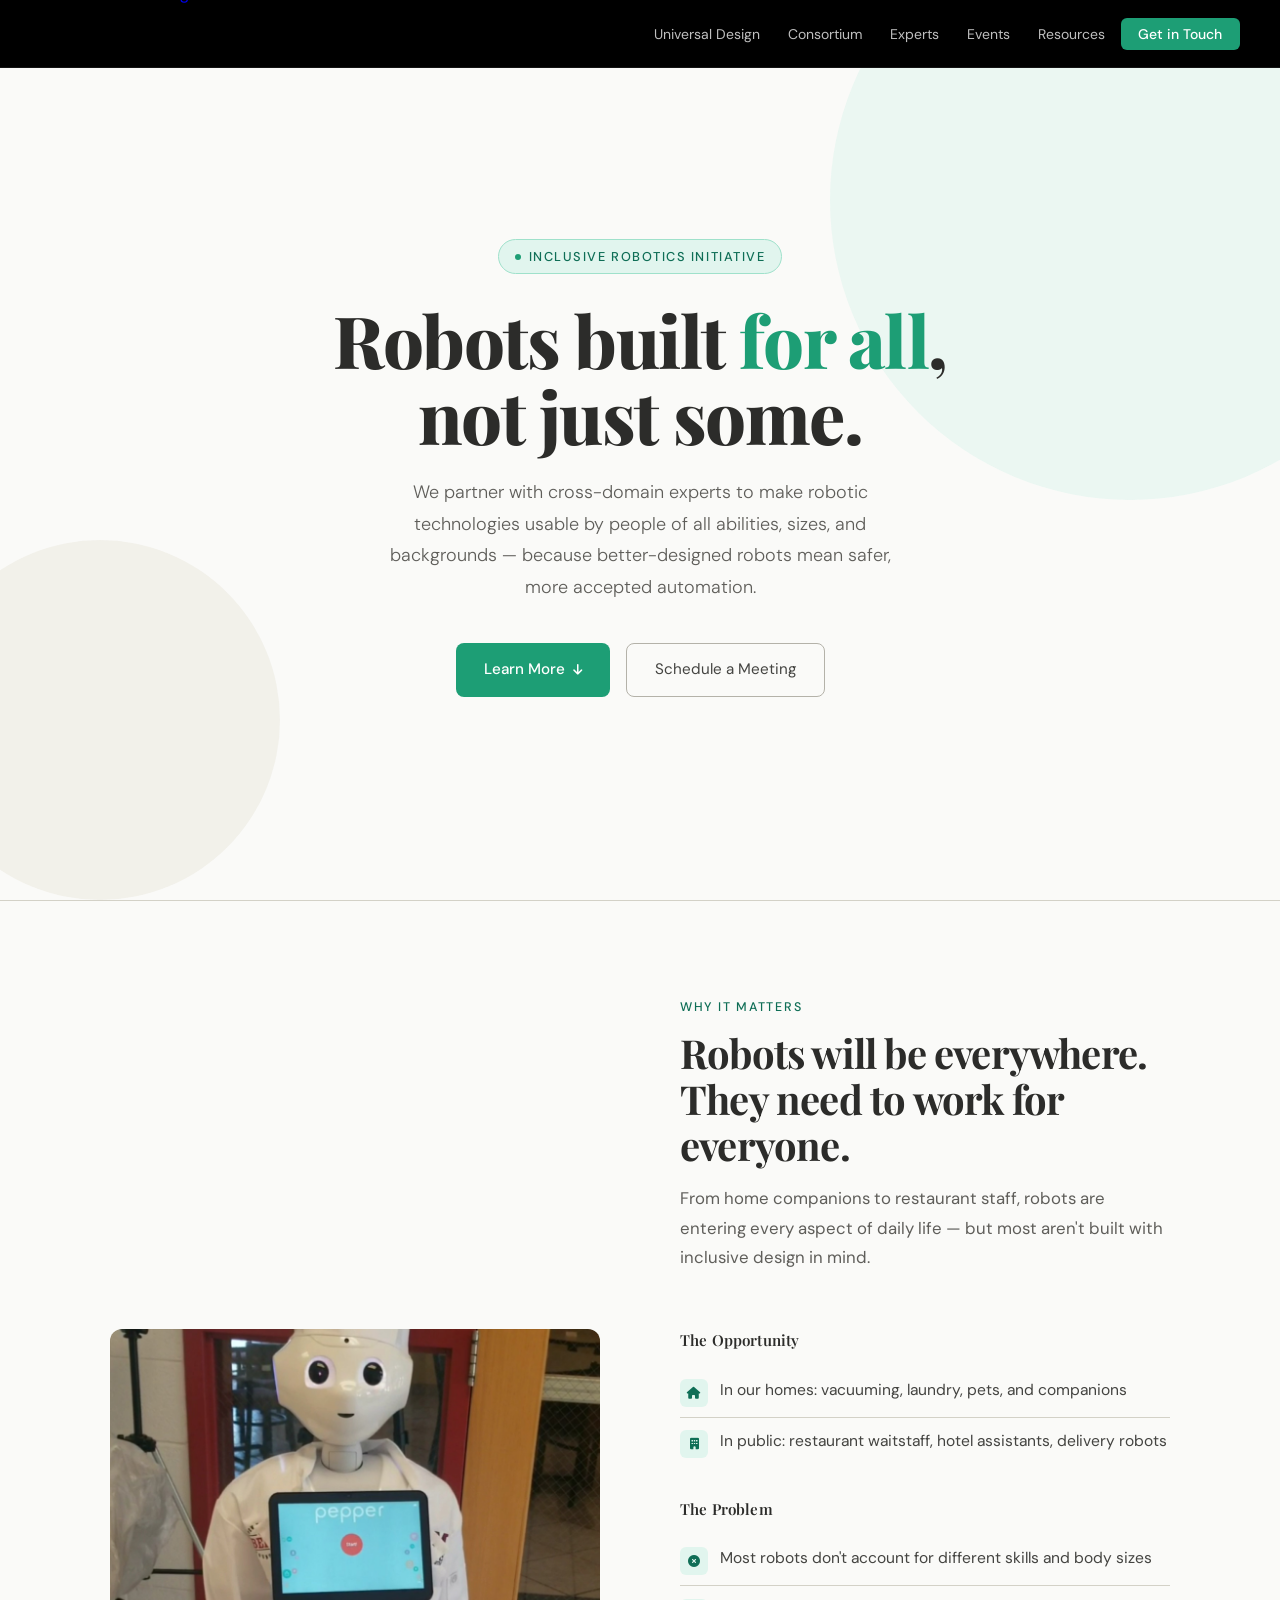
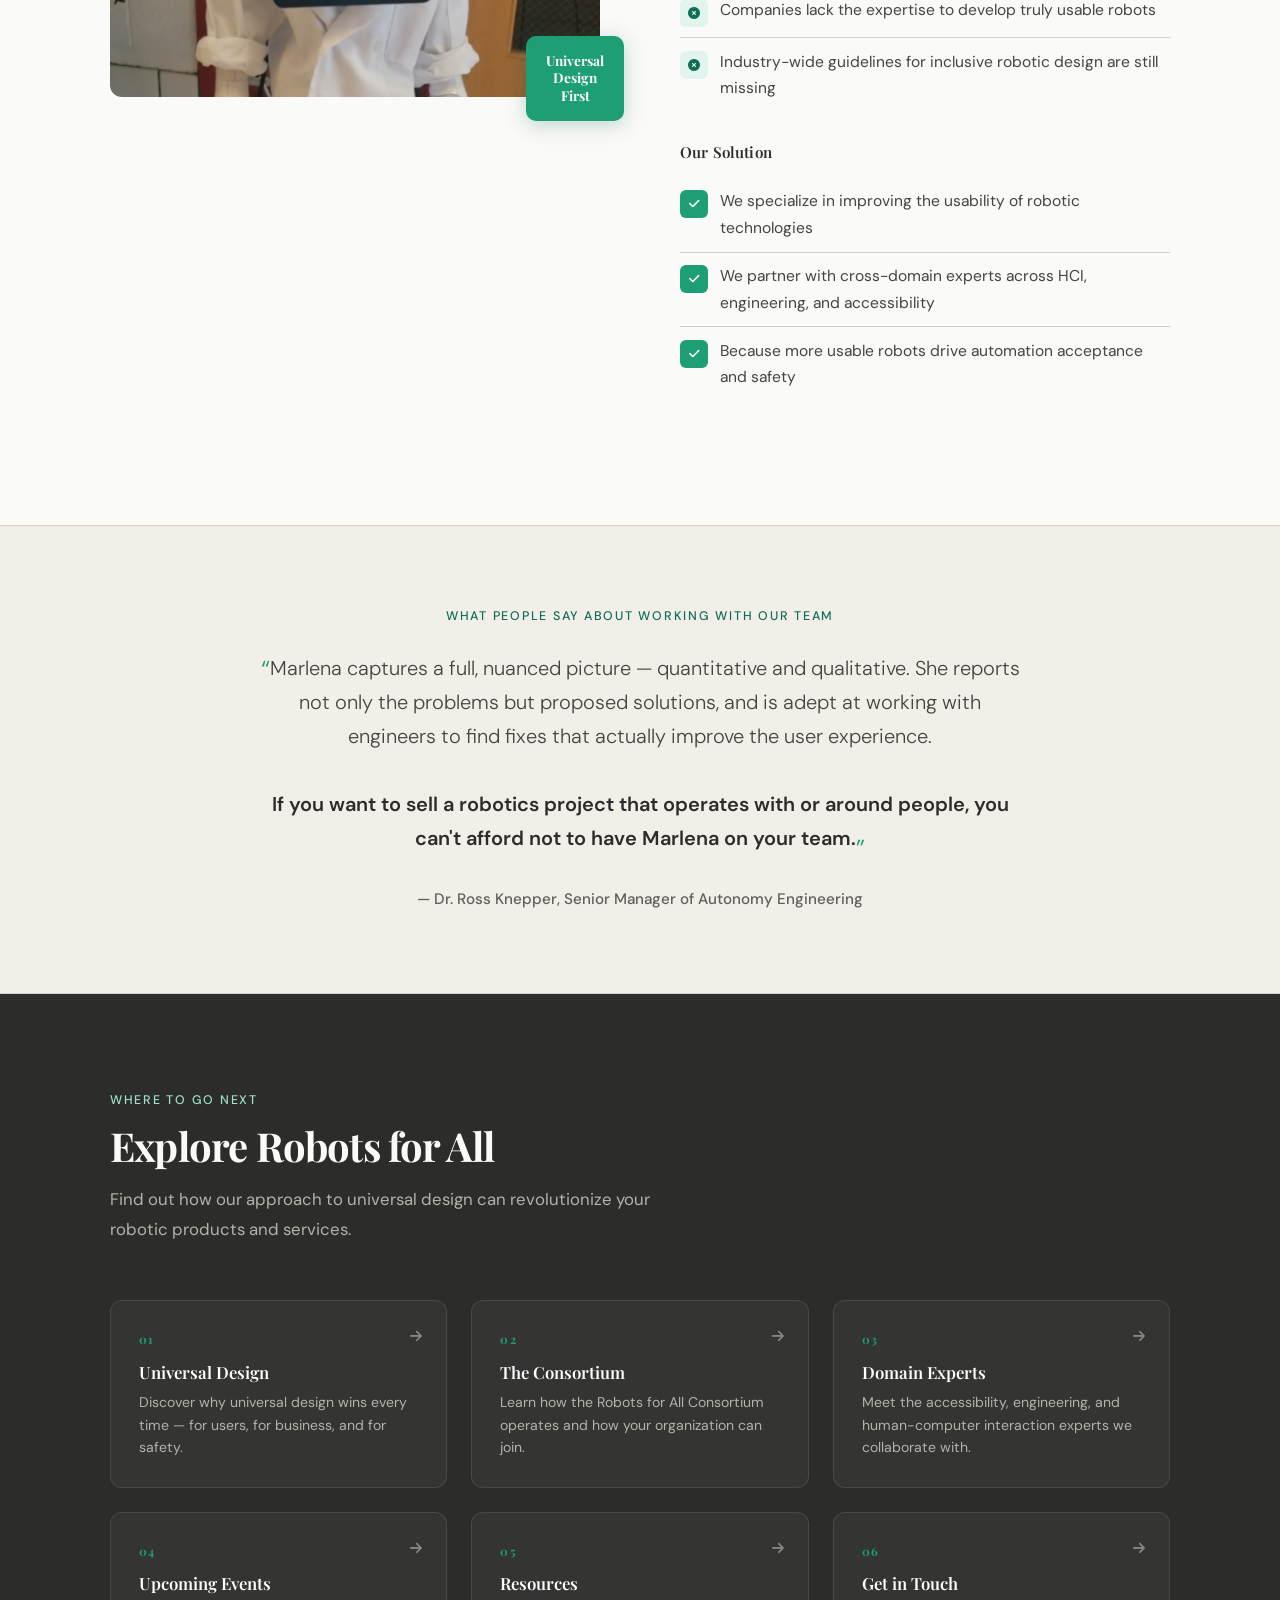
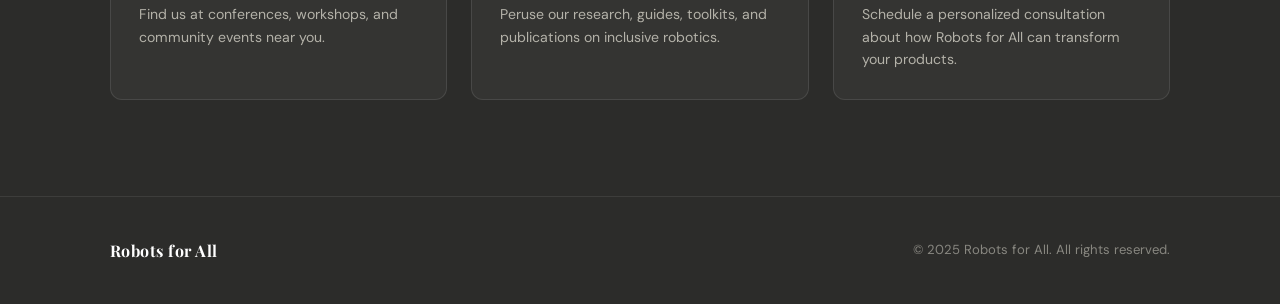
==== commit 1d7af706: "Add files via upload with logo" ====
--- a/index.html
+++ b/index.html
@@ -2,6 +2,7 @@
 <html lang="en">
 <head>
 <title>Robots for All</title>
+<link rel="icon" type="image/png" href="img/logo/faviconColour.png">
 <meta charset="UTF-8">
 <meta name="viewport" content="width=device-width, initial-scale=1">
 <link rel="preconnect" href="https://fonts.googleapis.com">
@@ -49,10 +50,8 @@
     position: fixed;
     top: 0; left: 0; right: 0;
     height: var(--nav-height);
-    background: rgba(250, 250, 248, 0.92);
-    backdrop-filter: blur(12px);
-    -webkit-backdrop-filter: blur(12px);
-    border-bottom: 1px solid var(--gray-100);
+    background: #000000;
+    border-bottom: 1px solid rgba(255,255,255,0.08);
     z-index: 100;
     display: flex;
     align-items: center;
@@ -61,23 +60,16 @@
   }
  
   .nav-logo {
-    font-family: 'Playfair Display', sans-serif;
-    font-weight: 800;
-    font-size: 1.15rem;
-    letter-spacing: 0.04em;
-    color: var(--gray-900);
     text-decoration: none;
     margin-right: auto;
     display: flex;
     align-items: center;
-    gap: 0.5rem;
-  }
- 
-  .nav-logo span {
-    display: inline-block;
-    width: 8px; height: 8px;
-    border-radius: 50%;
-    background: var(--teal-400);
+  }
+
+  .nav-logo img {
+    height: 108px;
+    width: auto;
+    display: block;
   }
  
   .nav-links {
@@ -91,14 +83,14 @@
     text-decoration: none;
     font-size: 0.875rem;
     font-weight: 400;
-    color: var(--gray-600);
+    color: rgba(255,255,255,0.75);
     padding: 0.4rem 0.75rem;
     border-radius: 6px;
     transition: color 0.2s, background 0.2s;
     white-space: nowrap;
   }
  
-  .nav-links a:hover { color: var(--gray-900); background: var(--gray-50); }
+  .nav-links a:hover { color: #ffffff; background: rgba(255,255,255,0.1); }
  
   .nav-cta {
     background: var(--teal-400) !important;
@@ -453,7 +445,7 @@
     border: none;
     cursor: pointer;
     padding: 0.4rem;
-    color: var(--gray-800);
+    color: rgba(255,255,255,0.85);
     font-size: 1.2rem;
     margin-left: auto;
   }
@@ -510,7 +502,7 @@
 <!-- NAV -->
 <nav>
   <a href="#home" class="nav-logo">
-    <span></span>Robots for All
+    <img src="img/logo/PrimaryLogoColour.png" alt="Robots For All Logo">
   </a>
   <ul class="nav-links">
     <li><a href="universaldesign.html">Universal Design</a></li>
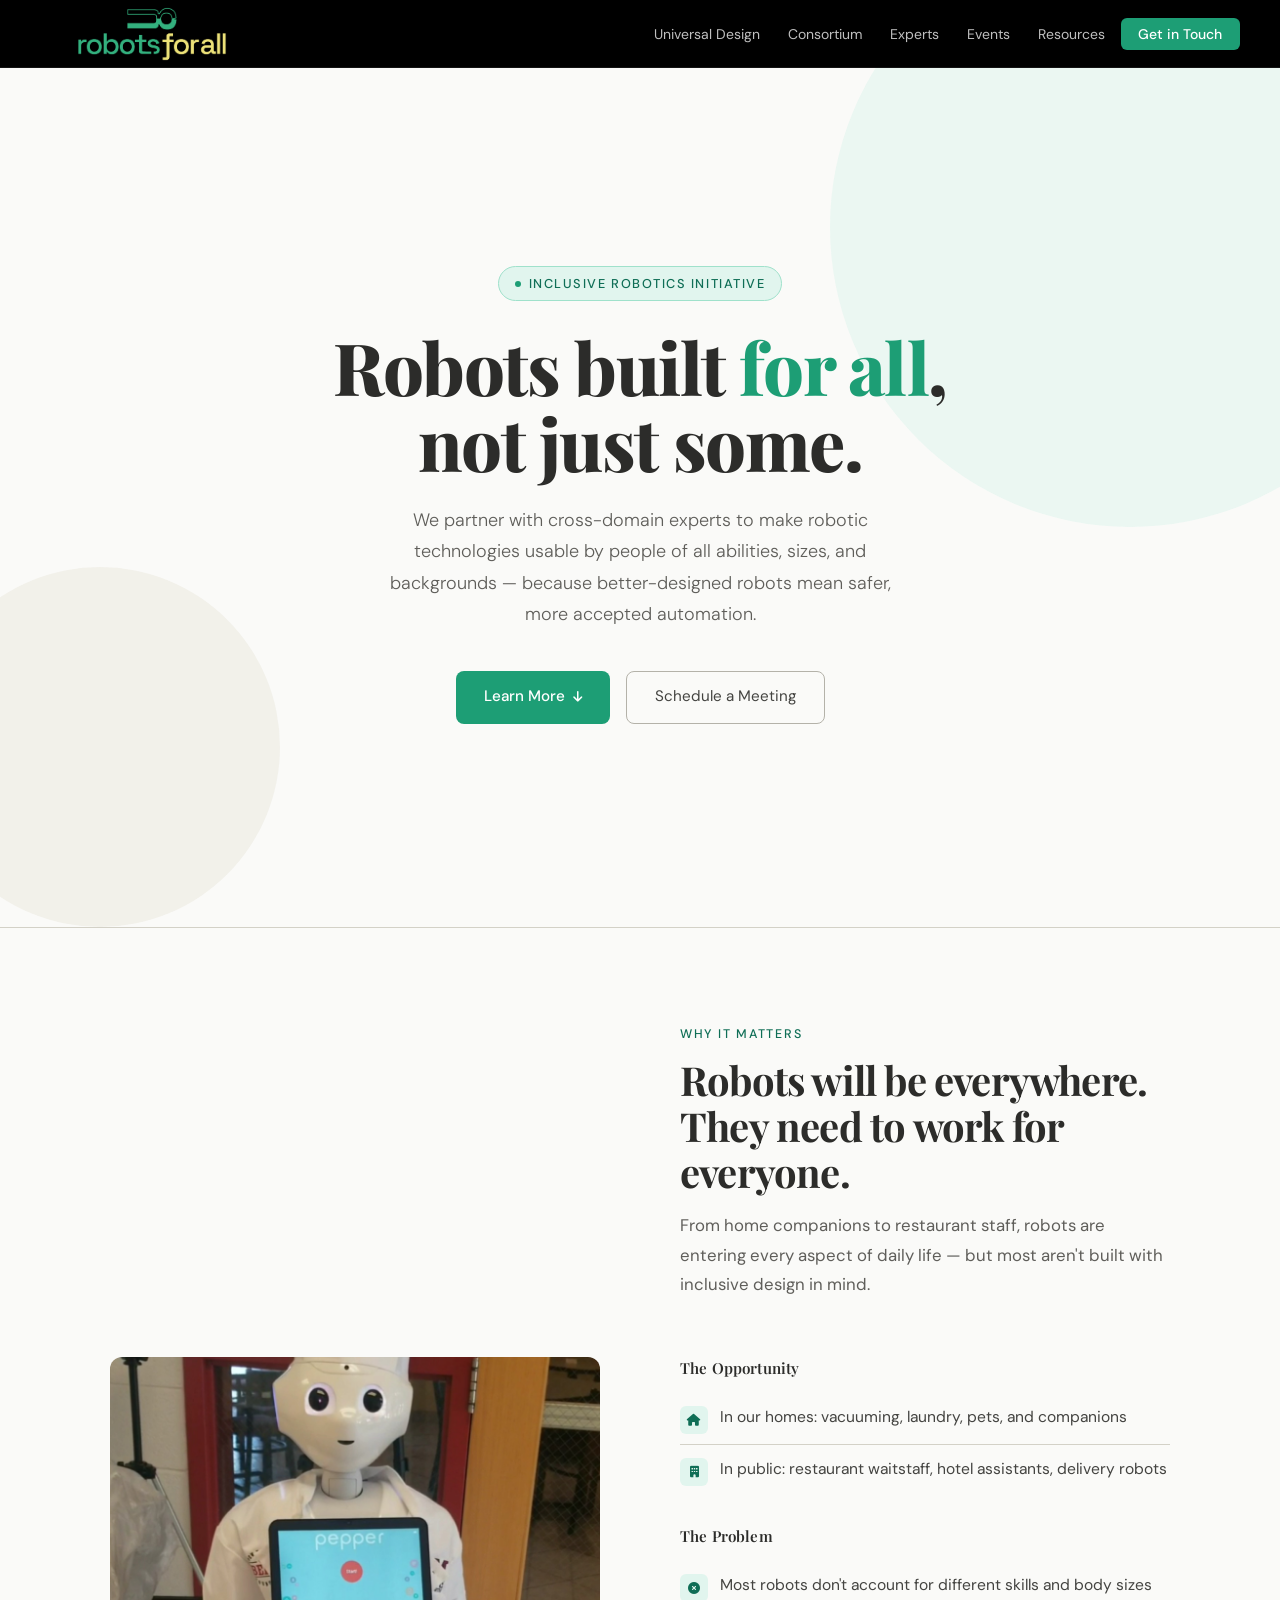
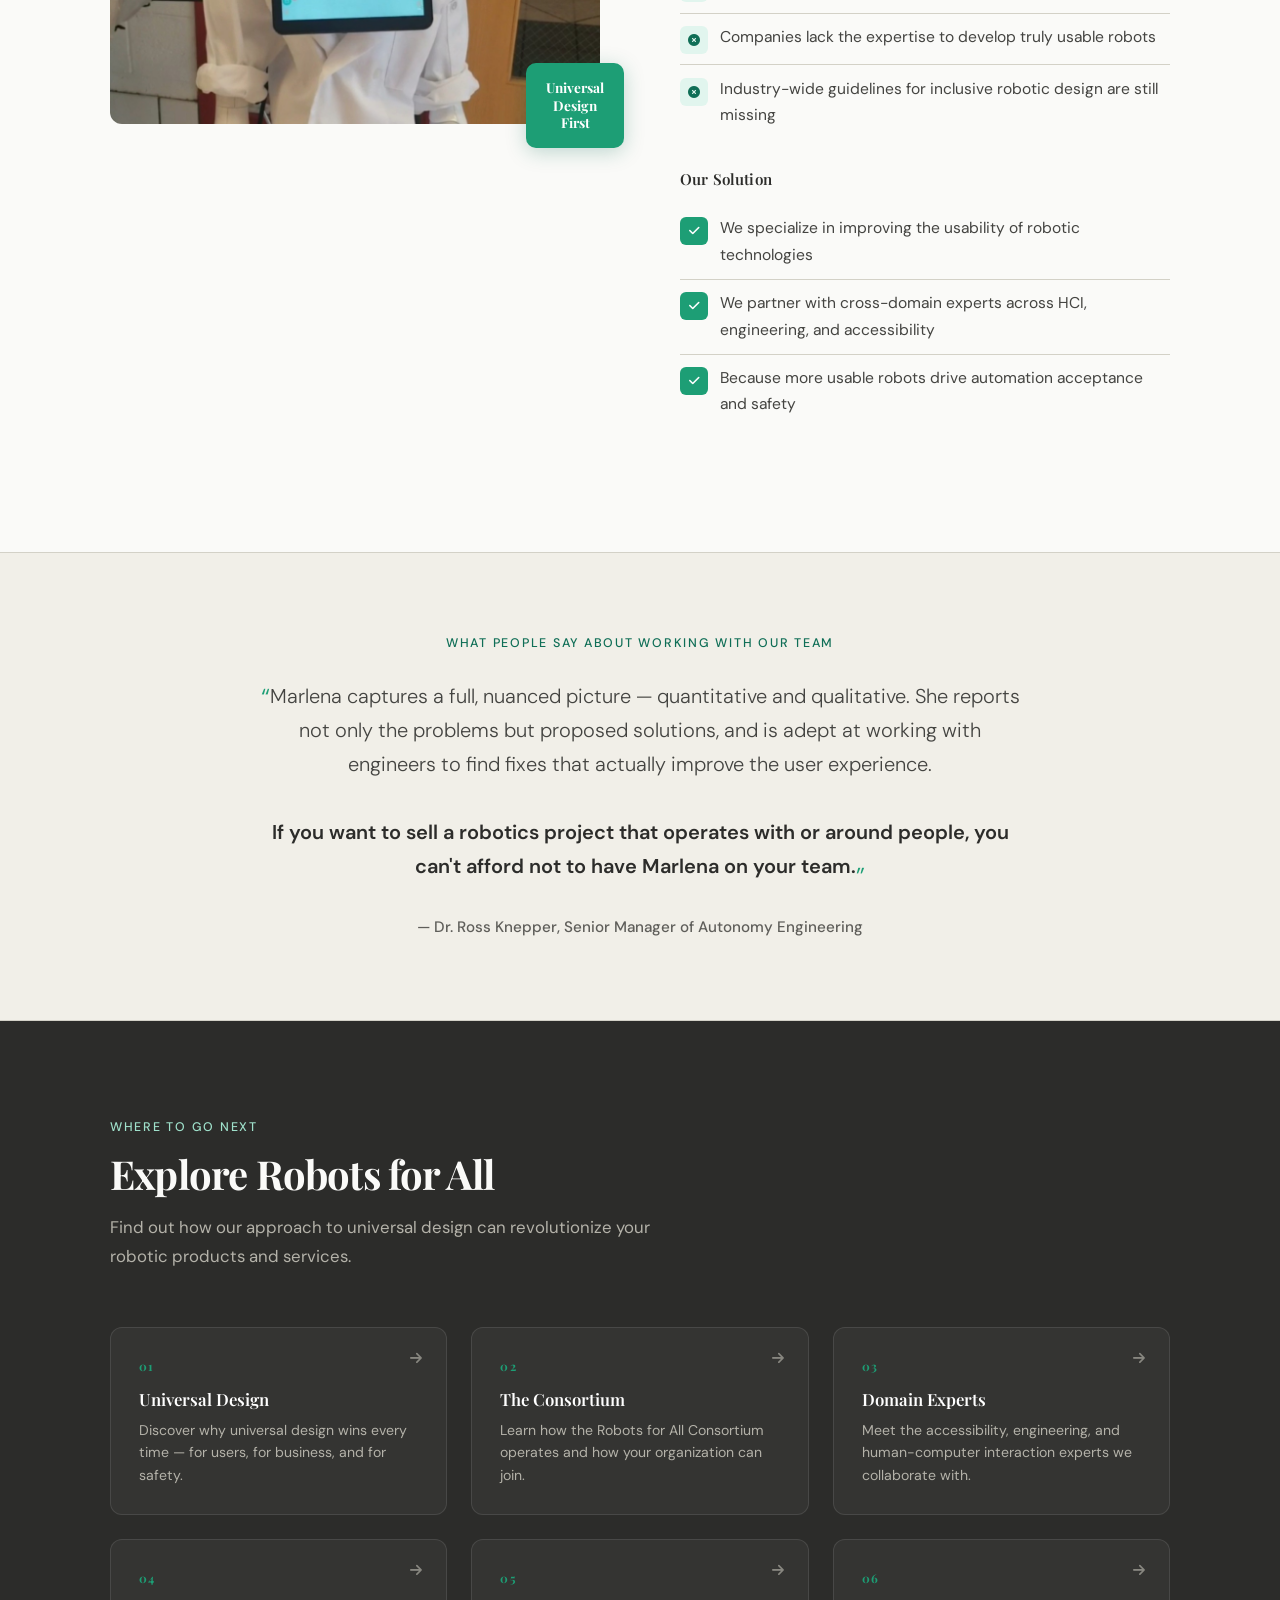
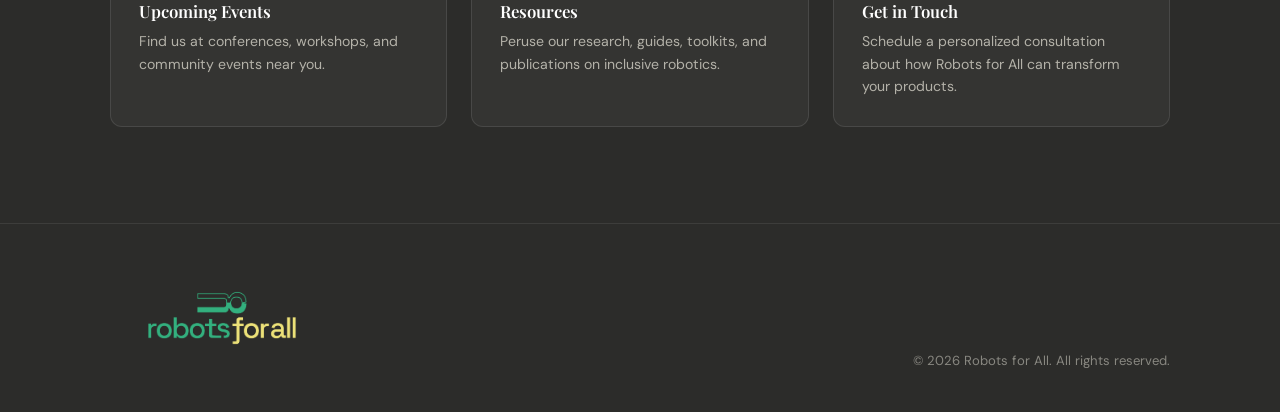
==== commit 8e8b910e: "Add files via upload logo and favicon" ====
--- a/index.html
+++ b/index.html
@@ -1,3 +1,6 @@
+
+
+Index · HTML
 <!DOCTYPE html>
 <html lang="en">
 <head>
@@ -403,27 +406,24 @@
     background: var(--gray-900);
     border-top: 1px solid rgba(255,255,255,0.08);
     padding: 2.5rem 2rem;
-    text-align: center;
-  }
- 
+  }
+
   .footer-inner {
     max-width: 1060px;
     margin: 0 auto;
     display: flex;
-    align-items: center;
+    align-items: flex-end;
     justify-content: space-between;
     flex-wrap: wrap;
     gap: 1rem;
   }
- 
-  .footer-logo {
-    font-family: 'Playfair Display', sans-serif;
-    font-weight: 700;
-    font-size: 1rem;
-    color: #fff;
-    letter-spacing: 0.03em;
-  }
- 
+
+  .footer-logo img {
+    height: 108px;
+    width: auto;
+    display: block;
+  }
+
   .footer-copy {
     font-size: 0.82rem;
     color: var(--gray-400);
@@ -681,8 +681,8 @@
 <!-- FOOTER -->
 <footer>
   <div class="footer-inner">
-    <div class="footer-logo">Robots for All</div>
-    <div class="footer-copy">© 2025 Robots for All. All rights reserved.</div>
+    <div class="footer-logo"><img src="img/logo/PrimaryLogoColour.png" alt="Robots For All Logo"></div>
+    <div class="footer-copy">© 2026 Robots for All. All rights reserved.</div>
   </div>
 </footer>
  
@@ -712,4 +712,6 @@
 });
 </script>
 </body>
-</html>+</html>
+
+
